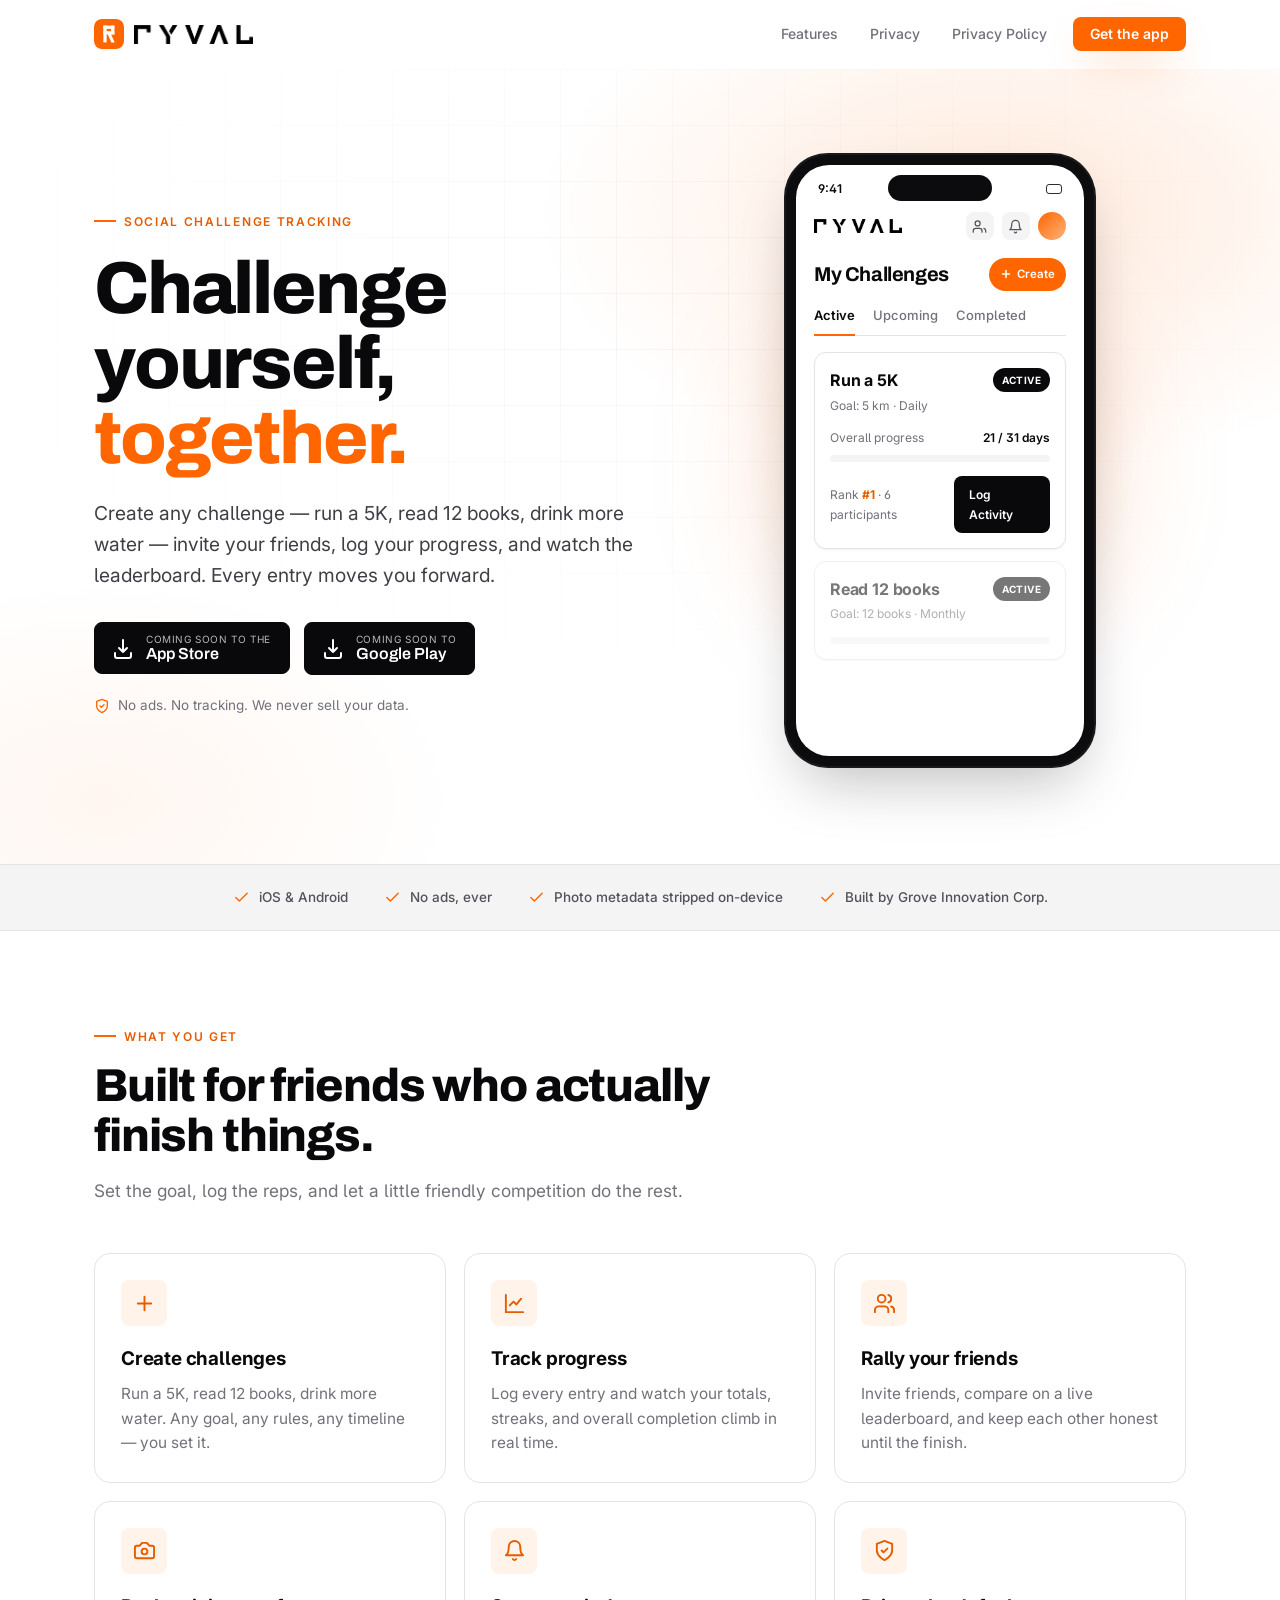
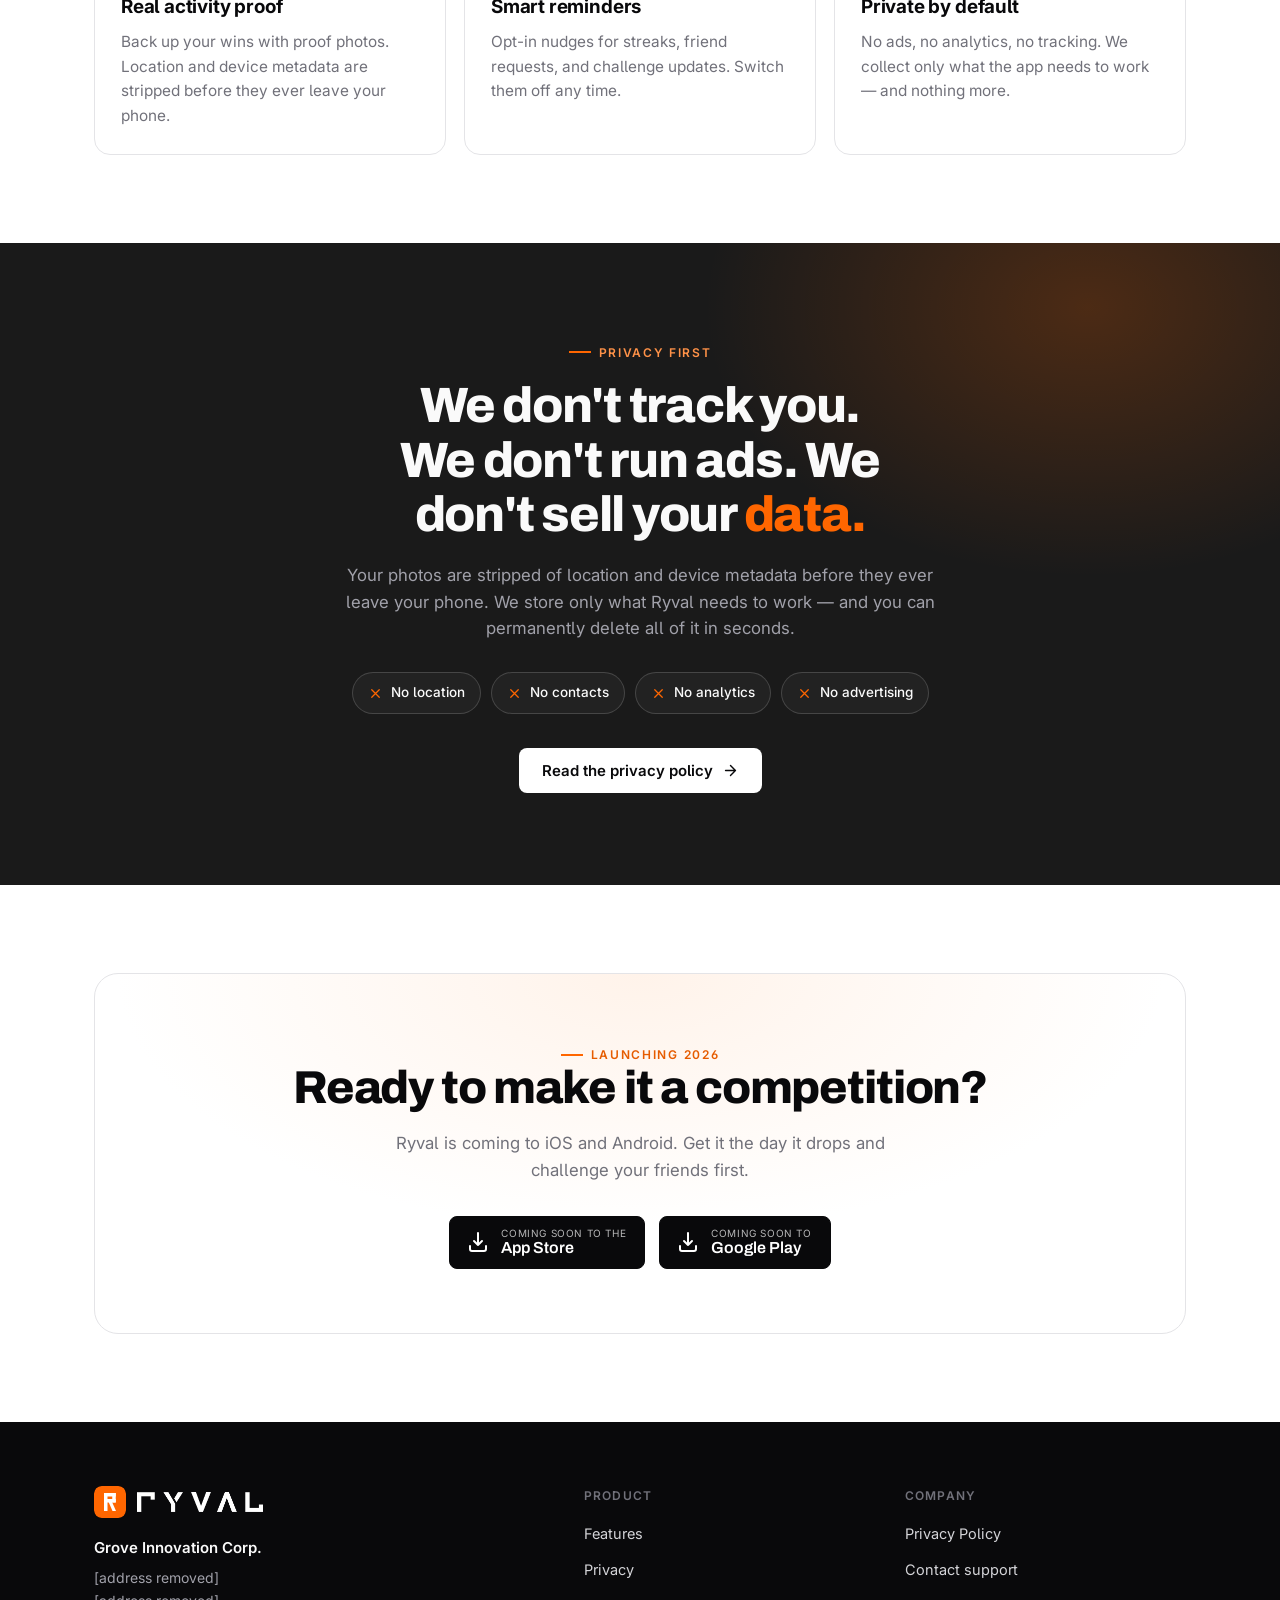
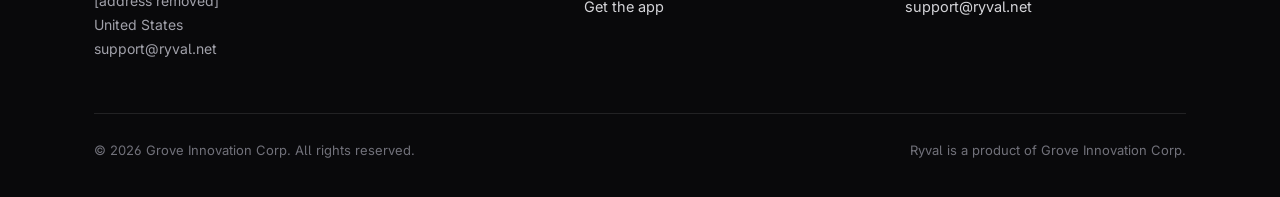
==== index.html @ f1c5296e "Build Ryval landing page and privacy policy for App Store verification Replace the placeholder hello" ====
<!DOCTYPE html>
<html lang="en">
<head>
  <meta charset="UTF-8" />
  <meta name="viewport" content="width=device-width, initial-scale=1.0" />
  <title>Ryval — Challenge yourself, together</title>
  <meta name="description" content="Ryval is a social challenge tracking app. Create challenges, log your progress, and rally your friends on the leaderboard. No ads. No tracking. Built by Grove Innovation Corp." />

  <link rel="canonical" href="https://ryval.net/" />
  <link rel="icon" href="/assets/favicon.svg" type="image/svg+xml" />
  <link rel="apple-touch-icon" href="/assets/favicon.svg" />
  <meta name="theme-color" content="#ff6600" />

  <!-- Open Graph -->
  <meta property="og:type" content="website" />
  <meta property="og:title" content="Ryval — Challenge yourself, together" />
  <meta property="og:description" content="Create challenges, track your progress, and rally your friends. Ryval turns goals into a game you play together." />
  <meta property="og:url" content="https://ryval.net/" />
  <meta property="og:site_name" content="Ryval" />

  <!-- Fonts -->
  <link rel="preconnect" href="https://fonts.googleapis.com" />
  <link rel="preconnect" href="https://fonts.gstatic.com" crossorigin />
  <link href="https://fonts.googleapis.com/css2?family=Archivo:wght@600;700;800;900&family=Inter:wght@400;500;600;700&display=swap" rel="stylesheet" />

  <link rel="stylesheet" href="/styles.css" />
</head>
<body>

  <!-- ============ Header ============ -->
  <header class="site-header" id="siteHeader">
    <div class="wrap nav">
      <a class="brand" href="/" aria-label="Ryval home">
        <img class="brand__mark" src="/assets/favicon.svg" alt="" width="30" height="30" />
        <img class="brand__wordmark" src="/assets/ryval-wordmark.png" alt="Ryval" />
      </a>
      <nav class="nav__links" aria-label="Primary">
        <a class="nav__link nav__link--hide-sm" href="#features">Features</a>
        <a class="nav__link nav__link--hide-sm" href="#privacy">Privacy</a>
        <a class="nav__link" href="/privacy">Privacy Policy</a>
        <a class="btn btn--primary btn--sm nav__cta" href="#get">Get the app</a>
      </nav>
    </div>
  </header>

  <main>
    <!-- ============ Hero ============ -->
    <section class="hero">
      <div class="hero__bg"></div>
      <div class="hero__grid"></div>
      <div class="wrap">
        <div class="hero__layout">
          <div class="hero__copy">
            <span class="eyebrow reveal" data-d="1">Social challenge tracking</span>
            <h1 class="reveal" data-d="2">Challenge yourself,<br /><span class="accent">together.</span></h1>
            <p class="hero__lead reveal" data-d="3">
              Create any challenge — run a 5K, read 12 books, drink more water — invite your
              friends, log your progress, and watch the leaderboard. Every entry moves you forward.
            </p>
            <div class="hero__actions reveal" data-d="4">
              <span class="store-btn" role="img" aria-label="Coming soon to the App Store">
                <svg viewBox="0 0 24 24" fill="none" stroke="currentColor" stroke-width="2" stroke-linecap="round" stroke-linejoin="round" aria-hidden="true"><path d="M12 3v12m0 0 4-4m-4 4-4-4"/><path d="M4 16v3a2 2 0 0 0 2 2h12a2 2 0 0 0 2-2v-3"/></svg>
                <span class="store-btn__text"><span class="store-btn__top">Coming soon to the</span><span class="store-btn__bottom">App Store</span></span>
              </span>
              <span class="store-btn" role="img" aria-label="Coming soon to Google Play">
                <svg viewBox="0 0 24 24" fill="none" stroke="currentColor" stroke-width="2" stroke-linecap="round" stroke-linejoin="round" aria-hidden="true"><path d="M12 3v12m0 0 4-4m-4 4-4-4"/><path d="M4 16v3a2 2 0 0 0 2 2h12a2 2 0 0 0 2-2v-3"/></svg>
                <span class="store-btn__text"><span class="store-btn__top">Coming soon to</span><span class="store-btn__bottom">Google Play</span></span>
              </span>
            </div>
            <p class="hero__note reveal" data-d="5">
              <svg viewBox="0 0 24 24" fill="none" stroke="currentColor" stroke-width="2" stroke-linecap="round" stroke-linejoin="round" aria-hidden="true"><path d="M12 22s8-4 8-10V5l-8-3-8 3v7c0 6 8 10 8 10z"/><path d="m9 12 2 2 4-4"/></svg>
              No ads. No tracking. We never sell your data.
            </p>
          </div>

          <!-- Phone mockup -->
          <div class="phone-stage reveal" data-d="3" aria-hidden="true">
            <div class="phone">
              <div class="phone__screen">
                <div class="phone__notch"></div>
                <div class="app__status">
                  <span>9:41</span>
                  <span class="app__status-icons"><span></span></span>
                </div>
                <div class="app__bar">
                  <img class="app__logo" src="/assets/ryval-wordmark.png" alt="" style="filter:none;" />
                  <div class="app__icons">
                    <span class="app__icon"><svg viewBox="0 0 24 24" fill="none" stroke="currentColor" stroke-width="2" stroke-linecap="round" stroke-linejoin="round"><path d="M16 21v-2a4 4 0 0 0-4-4H6a4 4 0 0 0-4 4v2"/><circle cx="9" cy="7" r="4"/><path d="M22 21v-2a4 4 0 0 0-3-3.87"/></svg></span>
                    <span class="app__icon"><svg viewBox="0 0 24 24" fill="none" stroke="currentColor" stroke-width="2" stroke-linecap="round" stroke-linejoin="round"><path d="M6 8a6 6 0 0 1 12 0c0 7 3 9 3 9H3s3-2 3-9"/><path d="M10.3 21a1.94 1.94 0 0 0 3.4 0"/></svg></span>
                    <span class="app__avatar"></span>
                  </div>
                </div>
                <div class="app__body">
                  <div class="app__h">
                    <span class="app__title">My Challenges</span>
                    <span class="app__create"><svg viewBox="0 0 24 24" fill="none" stroke="currentColor" stroke-width="3" stroke-linecap="round"><path d="M12 5v14M5 12h14"/></svg>Create</span>
                  </div>
                  <div class="app__tabs">
                    <span class="app__tab app__tab--on">Active</span>
                    <span class="app__tab">Upcoming</span>
                    <span class="app__tab">Completed</span>
                  </div>

                  <div class="ch">
                    <div class="ch__top">
                      <div>
                        <div class="ch__name">Run a 5K</div>
                        <div class="ch__sub">Goal: 5 km · Daily</div>
                      </div>
                      <span class="ch__badge">Active</span>
                    </div>
                    <div class="ch__row"><span class="ch__row-label">Overall progress</span><span class="ch__row-val">21 / 31 days</span></div>
                    <div class="bar"><span class="bar__fill"></span></div>
                    <div class="ch__foot">
                      <span class="ch__rank">Rank <b>#1</b> · 6 participants</span>
                      <span class="ch__log">Log Activity</span>
                    </div>
                  </div>

                  <div class="ch ch--ghost">
                    <div class="ch__top">
                      <div>
                        <div class="ch__name">Read 12 books</div>
                        <div class="ch__sub">Goal: 12 books · Monthly</div>
                      </div>
                      <span class="ch__badge">Active</span>
                    </div>
                    <div class="bar" style="margin-top:13px;"><span class="bar__fill" style="width:42%;"></span></div>
                  </div>
                </div>
              </div>
            </div>
          </div>
        </div>
      </div>
    </section>

    <!-- ============ Trust strip ============ -->
    <div class="trust">
      <div class="wrap trust__inner">
        <span class="trust__item"><svg viewBox="0 0 24 24" fill="none" stroke="currentColor" stroke-width="2" stroke-linecap="round" stroke-linejoin="round"><path d="M20 6 9 17l-5-5"/></svg>iOS &amp; Android</span>
        <span class="trust__item"><svg viewBox="0 0 24 24" fill="none" stroke="currentColor" stroke-width="2" stroke-linecap="round" stroke-linejoin="round"><path d="M20 6 9 17l-5-5"/></svg>No ads, ever</span>
        <span class="trust__item"><svg viewBox="0 0 24 24" fill="none" stroke="currentColor" stroke-width="2" stroke-linecap="round" stroke-linejoin="round"><path d="M20 6 9 17l-5-5"/></svg>Photo metadata stripped on-device</span>
        <span class="trust__item"><svg viewBox="0 0 24 24" fill="none" stroke="currentColor" stroke-width="2" stroke-linecap="round" stroke-linejoin="round"><path d="M20 6 9 17l-5-5"/></svg>Built by Grove Innovation Corp.</span>
      </div>
    </div>

    <!-- ============ Features ============ -->
    <section class="section" id="features">
      <div class="wrap">
        <div class="section__head">
          <span class="eyebrow">What you get</span>
          <h2>Built for friends who actually finish things.</h2>
          <p class="section__sub">Set the goal, log the reps, and let a little friendly competition do the rest.</p>
        </div>
        <div class="features">
          <article class="feature">
            <div class="feature__icon"><svg viewBox="0 0 24 24" fill="none" stroke="currentColor" stroke-width="2" stroke-linecap="round" stroke-linejoin="round"><path d="M12 5v14M5 12h14"/></svg></div>
            <h3>Create challenges</h3>
            <p>Run a 5K, read 12 books, drink more water. Any goal, any rules, any timeline — you set it.</p>
          </article>
          <article class="feature">
            <div class="feature__icon"><svg viewBox="0 0 24 24" fill="none" stroke="currentColor" stroke-width="2" stroke-linecap="round" stroke-linejoin="round"><path d="M3 3v18h18"/><path d="m7 14 4-4 3 3 5-6"/></svg></div>
            <h3>Track progress</h3>
            <p>Log every entry and watch your totals, streaks, and overall completion climb in real time.</p>
          </article>
          <article class="feature">
            <div class="feature__icon"><svg viewBox="0 0 24 24" fill="none" stroke="currentColor" stroke-width="2" stroke-linecap="round" stroke-linejoin="round"><path d="M16 21v-2a4 4 0 0 0-4-4H6a4 4 0 0 0-4 4v2"/><circle cx="9" cy="7" r="4"/><path d="M22 21v-2a4 4 0 0 0-3-3.87"/><path d="M16 3.13a4 4 0 0 1 0 7.75"/></svg></div>
            <h3>Rally your friends</h3>
            <p>Invite friends, compare on a live leaderboard, and keep each other honest until the finish.</p>
          </article>
          <article class="feature">
            <div class="feature__icon"><svg viewBox="0 0 24 24" fill="none" stroke="currentColor" stroke-width="2" stroke-linecap="round" stroke-linejoin="round"><path d="M14.5 4h-5L7 7H4a2 2 0 0 0-2 2v9a2 2 0 0 0 2 2h16a2 2 0 0 0 2-2V9a2 2 0 0 0-2-2h-3l-2.5-3z"/><circle cx="12" cy="13" r="3"/></svg></div>
            <h3>Real activity proof</h3>
            <p>Back up your wins with proof photos. Location and device metadata are stripped before they ever leave your phone.</p>
          </article>
          <article class="feature">
            <div class="feature__icon"><svg viewBox="0 0 24 24" fill="none" stroke="currentColor" stroke-width="2" stroke-linecap="round" stroke-linejoin="round"><path d="M6 8a6 6 0 0 1 12 0c0 7 3 9 3 9H3s3-2 3-9"/><path d="M10.3 21a1.94 1.94 0 0 0 3.4 0"/></svg></div>
            <h3>Smart reminders</h3>
            <p>Opt-in nudges for streaks, friend requests, and challenge updates. Switch them off any time.</p>
          </article>
          <article class="feature">
            <div class="feature__icon"><svg viewBox="0 0 24 24" fill="none" stroke="currentColor" stroke-width="2" stroke-linecap="round" stroke-linejoin="round"><path d="M12 22s8-4 8-10V5l-8-3-8 3v7c0 6 8 10 8 10z"/><path d="m9 12 2 2 4-4"/></svg></div>
            <h3>Private by default</h3>
            <p>No ads, no analytics, no tracking. We collect only what the app needs to work — and nothing more.</p>
          </article>
        </div>
      </div>
    </section>

    <!-- ============ Privacy band ============ -->
    <section class="privacy-band" id="privacy">
      <div class="wrap privacy-band__inner">
        <span class="eyebrow">Privacy first</span>
        <h2>We don't track you. We don't run ads. We don't sell your <span class="accent">data.</span></h2>
        <p>
          Your photos are stripped of location and device metadata before they ever leave your phone.
          We store only what Ryval needs to work — and you can permanently delete all of it in seconds.
        </p>
        <div class="privacy-chips">
          <span class="chip"><svg viewBox="0 0 24 24" fill="none" stroke="currentColor" stroke-width="2" stroke-linecap="round" stroke-linejoin="round"><path d="M18 6 6 18M6 6l12 12"/></svg>No location</span>
          <span class="chip"><svg viewBox="0 0 24 24" fill="none" stroke="currentColor" stroke-width="2" stroke-linecap="round" stroke-linejoin="round"><path d="M18 6 6 18M6 6l12 12"/></svg>No contacts</span>
          <span class="chip"><svg viewBox="0 0 24 24" fill="none" stroke="currentColor" stroke-width="2" stroke-linecap="round" stroke-linejoin="round"><path d="M18 6 6 18M6 6l12 12"/></svg>No analytics</span>
          <span class="chip"><svg viewBox="0 0 24 24" fill="none" stroke="currentColor" stroke-width="2" stroke-linecap="round" stroke-linejoin="round"><path d="M18 6 6 18M6 6l12 12"/></svg>No advertising</span>
        </div>
        <a class="btn btn--light" href="/privacy">
          Read the privacy policy
          <svg viewBox="0 0 24 24" fill="none" stroke="currentColor" stroke-width="2" stroke-linecap="round" stroke-linejoin="round" aria-hidden="true"><path d="M5 12h14M12 5l7 7-7 7"/></svg>
        </a>
      </div>
    </section>

    <!-- ============ Final CTA ============ -->
    <section class="section cta" id="get">
      <div class="wrap">
        <div class="cta__box">
          <span class="eyebrow" style="justify-content:center;">Launching 2026</span>
          <h2>Ready to make it a competition?</h2>
          <p>Ryval is coming to iOS and Android. Get it the day it drops and challenge your friends first.</p>
          <div class="cta__actions">
            <span class="store-btn" role="img" aria-label="Coming soon to the App Store">
              <svg viewBox="0 0 24 24" fill="none" stroke="currentColor" stroke-width="2" stroke-linecap="round" stroke-linejoin="round" aria-hidden="true"><path d="M12 3v12m0 0 4-4m-4 4-4-4"/><path d="M4 16v3a2 2 0 0 0 2 2h12a2 2 0 0 0 2-2v-3"/></svg>
              <span class="store-btn__text"><span class="store-btn__top">Coming soon to the</span><span class="store-btn__bottom">App Store</span></span>
            </span>
            <span class="store-btn" role="img" aria-label="Coming soon to Google Play">
              <svg viewBox="0 0 24 24" fill="none" stroke="currentColor" stroke-width="2" stroke-linecap="round" stroke-linejoin="round" aria-hidden="true"><path d="M12 3v12m0 0 4-4m-4 4-4-4"/><path d="M4 16v3a2 2 0 0 0 2 2h12a2 2 0 0 0 2-2v-3"/></svg>
              <span class="store-btn__text"><span class="store-btn__top">Coming soon to</span><span class="store-btn__bottom">Google Play</span></span>
            </span>
          </div>
        </div>
      </div>
    </section>
  </main>

  <!-- ============ Footer ============ -->
  <footer class="site-footer">
    <div class="wrap">
      <div class="footer__grid">
        <div class="footer__brand">
          <div class="footer__brand-mark">
            <img class="brand__mark" src="/assets/favicon.svg" alt="" width="32" height="32" />
            <img class="footer__wordmark" src="/assets/ryval-wordmark.png" alt="Ryval" />
          </div>
          <div class="footer__entity">Grove Innovation Corp.</div>
          <address class="footer__addr">
            [address removed]<br />
            [address removed]<br />
            United States<br />
            <a href="mailto:support@ryval.net">support@ryval.net</a>
          </address>
        </div>

        <div class="footer__col">
          <h4>Product</h4>
          <ul>
            <li><a href="/#features">Features</a></li>
            <li><a href="/#privacy">Privacy</a></li>
            <li><a href="/#get">Get the app</a></li>
          </ul>
        </div>

        <div class="footer__col">
          <h4>Company</h4>
          <ul>
            <li><a href="/privacy">Privacy Policy</a></li>
            <li><a href="mailto:support@ryval.net">Contact support</a></li>
            <li><a href="mailto:support@ryval.net">support@ryval.net</a></li>
          </ul>
        </div>
      </div>

      <div class="footer__bottom">
        <span>© 2026 Grove Innovation Corp. All rights reserved.</span>
        <span>Ryval is a product of Grove Innovation Corp.</span>
      </div>
    </div>
  </footer>

  <script>
    // Header border on scroll
    (function () {
      var header = document.getElementById('siteHeader');
      if (!header) return;
      var onScroll = function () {
        header.setAttribute('data-scrolled', window.scrollY > 8 ? 'true' : 'false');
      };
      onScroll();
      window.addEventListener('scroll', onScroll, { passive: true });
    })();
  </script>
</body>
</html>
---- styles.css ----
/* ============================================================
   Ryval — Grove Innovation Corp.
   Landing + Privacy styles. Light theme per brand-kit.md.
   ============================================================ */

/* ---- Design tokens ---- */
:root {
  --orange: #ff6600;
  --orange-600: #e65c00;
  --orange-tint: #fff3ea;

  --bg: #ffffff;
  --ink: #09090b;
  --muted: #f4f4f5;
  --muted-fg: #71717a;
  --border: #e4e4e7;
  --splash: #1a1a1a;

  --radius-sm: 4px;
  --radius-md: 8px;
  --radius-lg: 12px;
  --radius-xl: 16px;
  --radius-2xl: 24px;
  --radius-full: 9999px;

  --font-body: "Inter", ui-sans-serif, system-ui, -apple-system, "Segoe UI", Helvetica, Arial, sans-serif;
  --font-display: "Archivo", "Inter", ui-sans-serif, system-ui, -apple-system, sans-serif;

  --shadow-sm: 0 1px 2px rgba(9, 9, 11, 0.06);
  --shadow-md: 0 8px 24px -6px rgba(9, 9, 11, 0.12);
  --shadow-lg: 0 28px 60px -18px rgba(9, 9, 11, 0.28);
  --shadow-orange: 0 18px 40px -12px rgba(255, 102, 0, 0.45);

  --maxw: 1140px;
  --ease: cubic-bezier(0.22, 1, 0.36, 1);
}

/* ---- Reset ---- */
*, *::before, *::after { box-sizing: border-box; margin: 0; padding: 0; }

html { scroll-behavior: smooth; -webkit-text-size-adjust: 100%; }

body {
  font-family: var(--font-body);
  background: var(--bg);
  color: var(--ink);
  font-size: 16px;
  line-height: 1.6;
  font-feature-settings: "cv05" 1, "ss01" 1;
  -webkit-font-smoothing: antialiased;
  -moz-osx-font-smoothing: grayscale;
  overflow-x: hidden;
}

img { max-width: 100%; display: block; }
a { color: inherit; text-decoration: none; }

:focus-visible {
  outline: 3px solid var(--orange);
  outline-offset: 2px;
  border-radius: var(--radius-sm);
}

::selection { background: var(--orange); color: #fff; }

/* ---- Layout helpers ---- */
.wrap { width: 100%; max-width: var(--maxw); margin-inline: auto; padding-inline: 24px; }

.eyebrow {
  display: inline-flex;
  align-items: center;
  gap: 8px;
  font-size: 12px;
  font-weight: 600;
  letter-spacing: 0.14em;
  text-transform: uppercase;
  color: var(--orange-600);
}
.eyebrow::before {
  content: "";
  width: 22px;
  height: 2px;
  background: var(--orange);
  display: inline-block;
}

/* ============================================================
   Header
   ============================================================ */
.site-header {
  position: sticky;
  top: 0;
  z-index: 50;
  background: rgba(255, 255, 255, 0.78);
  backdrop-filter: saturate(180%) blur(14px);
  -webkit-backdrop-filter: saturate(180%) blur(14px);
  border-bottom: 1px solid transparent;
  transition: border-color 0.3s var(--ease), background 0.3s var(--ease);
}
.site-header[data-scrolled="true"] {
  border-bottom-color: var(--border);
  background: rgba(255, 255, 255, 0.92);
}
.nav {
  display: flex;
  align-items: center;
  justify-content: space-between;
  height: 68px;
}
.brand {
  display: inline-flex;
  align-items: center;
  gap: 10px;
}
.brand__mark { width: 30px; height: 30px; border-radius: 8px; box-shadow: var(--shadow-sm); }
.brand__wordmark { height: 19px; width: auto; }
.brand__name-sr { position: absolute; width: 1px; height: 1px; overflow: hidden; clip: rect(0 0 0 0); }

.nav__links { display: flex; align-items: center; gap: 8px; }
.nav__link {
  font-size: 14px;
  font-weight: 500;
  color: var(--muted-fg);
  padding: 8px 12px;
  border-radius: var(--radius-md);
  white-space: nowrap;
  transition: color 0.2s, background 0.2s;
}
.nav__link:hover { color: var(--ink); background: var(--muted); }
.nav__cta { margin-left: 6px; }
/* On phones, collapse to logo + primary CTA. Privacy stays linked
   from the mid-page band and the footer. */
@media (max-width: 720px) {
  .nav__link { display: none; }
}

/* ============================================================
   Buttons
   ============================================================ */
.btn {
  display: inline-flex;
  align-items: center;
  justify-content: center;
  gap: 9px;
  font-family: var(--font-body);
  font-size: 15px;
  font-weight: 600;
  line-height: 1;
  padding: 13px 22px;
  border-radius: var(--radius-md);
  border: 1px solid transparent;
  cursor: pointer;
  transition: transform 0.18s var(--ease), box-shadow 0.25s var(--ease),
              background 0.2s, color 0.2s, border-color 0.2s;
  white-space: nowrap;
}
.btn:active { transform: translateY(1px); }

.btn--primary { background: var(--orange); color: #fff; box-shadow: var(--shadow-orange); }
.btn--primary:hover { background: var(--orange-600); transform: translateY(-2px); box-shadow: 0 22px 46px -12px rgba(255, 102, 0, 0.55); }

.btn--ghost { background: transparent; color: var(--ink); border-color: var(--border); }
.btn--ghost:hover { border-color: var(--ink); transform: translateY(-2px); }

.btn--light { background: #fff; color: var(--ink); }
.btn--light:hover { transform: translateY(-2px); box-shadow: var(--shadow-md); }

.btn--sm { padding: 9px 16px; font-size: 14px; }
.btn svg { width: 17px; height: 17px; }

/* App-store style "coming soon" pill */
.store-btn {
  display: inline-flex;
  align-items: center;
  gap: 11px;
  padding: 11px 18px 11px 16px;
  border-radius: var(--radius-md);
  background: var(--ink);
  color: #fff;
  border: 1px solid var(--ink);
  cursor: default;
  transition: transform 0.18s var(--ease), box-shadow 0.25s var(--ease);
}
.store-btn:hover { transform: translateY(-2px); box-shadow: var(--shadow-md); }
.store-btn svg { width: 24px; height: 24px; flex: none; }
.store-btn__text { display: flex; flex-direction: column; line-height: 1.1; text-align: left; }
.store-btn__top { font-size: 10px; letter-spacing: 0.06em; text-transform: uppercase; opacity: 0.7; }
.store-btn__bottom { font-size: 16px; font-weight: 600; font-family: var(--font-display); }

/* ============================================================
   Hero
   ============================================================ */
.hero { position: relative; padding: 84px 0 96px; overflow: hidden; }
.hero__bg {
  position: absolute;
  inset: 0;
  z-index: 0;
  pointer-events: none;
  background:
    radial-gradient(60% 55% at 78% 18%, rgba(255, 102, 0, 0.14), transparent 60%),
    radial-gradient(50% 50% at 8% 92%, rgba(255, 102, 0, 0.06), transparent 55%);
}
.hero__grid {
  position: absolute;
  inset: 0;
  z-index: 0;
  pointer-events: none;
  background-image:
    linear-gradient(to right, rgba(9, 9, 11, 0.04) 1px, transparent 1px),
    linear-gradient(to bottom, rgba(9, 9, 11, 0.04) 1px, transparent 1px);
  background-size: 56px 56px;
  mask-image: radial-gradient(70% 60% at 50% 30%, #000 0%, transparent 75%);
  -webkit-mask-image: radial-gradient(70% 60% at 50% 30%, #000 0%, transparent 75%);
}
.hero .wrap { position: relative; z-index: 1; }
.hero__layout {
  display: grid;
  grid-template-columns: 1.05fr 0.95fr;
  gap: 56px;
  align-items: center;
}
.hero__copy { max-width: 560px; }
.hero h1 {
  font-family: var(--font-display);
  font-weight: 800;
  font-size: clamp(2.6rem, 6.2vw, 4.6rem);
  line-height: 1.02;
  letter-spacing: -0.03em;
  margin: 20px 0 0;
}
.hero h1 .accent { color: var(--orange); }
.hero__lead {
  font-size: clamp(1.05rem, 1.6vw, 1.2rem);
  color: #3f3f46;
  margin-top: 22px;
  max-width: 50ch;
}
.hero__actions { display: flex; flex-wrap: wrap; gap: 14px; margin-top: 32px; }
.hero__note { display: flex; align-items: center; gap: 8px; margin-top: 20px; font-size: 13.5px; color: var(--muted-fg); }
.hero__note svg { width: 16px; height: 16px; color: var(--orange); flex: none; }

/* ---- Animated reveal ---- */
.reveal { opacity: 0; transform: translateY(16px); animation: reveal 0.8s var(--ease) forwards; }
.reveal[data-d="1"] { animation-delay: 0.05s; }
.reveal[data-d="2"] { animation-delay: 0.15s; }
.reveal[data-d="3"] { animation-delay: 0.25s; }
.reveal[data-d="4"] { animation-delay: 0.35s; }
.reveal[data-d="5"] { animation-delay: 0.45s; }
@keyframes reveal { to { opacity: 1; transform: none; } }

/* ============================================================
   Phone mockup (hand-built app UI)
   ============================================================ */
.phone-stage { position: relative; display: flex; justify-content: center; }
.phone-stage::before {
  content: "";
  position: absolute;
  width: 86%;
  height: 86%;
  top: 7%;
  left: 7%;
  background: radial-gradient(circle, rgba(255, 102, 0, 0.32), transparent 70%);
  filter: blur(46px);
  z-index: 0;
}
.phone {
  position: relative;
  z-index: 1;
  width: 312px;
  max-width: 84vw;
  background: #0c0c0e;
  border-radius: 44px;
  padding: 12px;
  box-shadow: var(--shadow-lg), inset 0 0 0 2px rgba(255, 255, 255, 0.06);
  animation: float 7s ease-in-out infinite;
}
@keyframes float { 0%, 100% { transform: translateY(0); } 50% { transform: translateY(-12px); } }

.phone__screen {
  position: relative;
  background: #fff;
  border-radius: 33px;
  overflow: hidden;
  aspect-ratio: 312 / 640;
}
.phone__notch {
  position: absolute;
  top: 10px; left: 50%; transform: translateX(-50%);
  width: 104px; height: 26px;
  background: #0c0c0e;
  border-radius: var(--radius-full);
  z-index: 5;
}

/* app status bar */
.app__status {
  display: flex; align-items: center; justify-content: space-between;
  padding: 14px 22px 6px;
  font-size: 12px; font-weight: 600;
}
.app__status-icons { display: flex; gap: 5px; align-items: center; color: var(--ink); }
.app__status-icons span { width: 16px; height: 10px; border: 1.5px solid var(--ink); border-radius: 3px; opacity: 0.85; }

/* app top bar */
.app__bar {
  display: flex; align-items: center; justify-content: space-between;
  padding: 8px 18px 14px;
}
.app__logo { height: 14px; width: auto; }
.app__icons { display: flex; gap: 8px; }
.app__icon {
  width: 28px; height: 28px; border-radius: 8px;
  background: var(--muted);
  display: grid; place-items: center;
  color: #52525b;
}
.app__icon svg { width: 15px; height: 15px; }
.app__avatar { width: 28px; height: 28px; border-radius: var(--radius-full); background: linear-gradient(135deg, var(--orange), #ffb27a); }

.app__body { padding: 4px 18px 0; }
.app__h {
  display: flex; align-items: center; justify-content: space-between;
  margin-bottom: 14px;
}
.app__title { font-family: var(--font-display); font-weight: 700; font-size: 20px; letter-spacing: -0.02em; }
.app__create {
  display: inline-flex; align-items: center; gap: 5px;
  background: var(--orange); color: #fff;
  font-size: 11.5px; font-weight: 600;
  padding: 7px 11px; border-radius: var(--radius-full);
}
.app__create svg { width: 12px; height: 12px; }

.app__tabs { display: flex; gap: 18px; border-bottom: 1px solid var(--border); margin-bottom: 16px; }
.app__tab { font-size: 13px; font-weight: 500; color: var(--muted-fg); padding-bottom: 9px; }
.app__tab--on { color: var(--ink); font-weight: 600; border-bottom: 2px solid var(--orange); margin-bottom: -1px; }

/* challenge card */
.ch {
  border: 1px solid var(--border);
  border-radius: var(--radius-lg);
  padding: 15px;
  box-shadow: var(--shadow-sm);
  margin-bottom: 12px;
}
.ch__top { display: flex; align-items: flex-start; justify-content: space-between; gap: 8px; }
.ch__name { font-size: 16px; font-weight: 700; letter-spacing: -0.01em; }
.ch__sub { font-size: 12px; color: var(--muted-fg); margin-top: 2px; }
.ch__badge {
  font-size: 10px; font-weight: 700; letter-spacing: 0.04em; text-transform: uppercase;
  color: #fff; background: var(--ink);
  padding: 4px 9px; border-radius: var(--radius-full); flex: none;
}
.ch__row { display: flex; align-items: center; justify-content: space-between; font-size: 12px; margin-top: 13px; }
.ch__row-label { color: var(--muted-fg); }
.ch__row-val { font-weight: 600; }
.bar { height: 7px; background: var(--muted); border-radius: var(--radius-full); margin-top: 8px; overflow: hidden; }
.bar__fill { height: 100%; width: 68%; background: linear-gradient(90deg, var(--orange), #ff9248); border-radius: inherit; }
.ch__foot { display: flex; align-items: center; justify-content: space-between; margin-top: 14px; }
.ch__rank { font-size: 12px; color: var(--muted-fg); }
.ch__rank b { color: var(--orange-600); }
.ch__log {
  background: var(--ink); color: #fff;
  font-size: 12px; font-weight: 600;
  padding: 9px 15px; border-radius: var(--radius-md);
}
.ch--ghost { opacity: 0.55; }

/* ============================================================
   Logo strip / trust
   ============================================================ */
.trust { border-top: 1px solid var(--border); border-bottom: 1px solid var(--border); background: var(--muted); }
.trust__inner { display: flex; flex-wrap: wrap; align-items: center; justify-content: center; gap: 14px 36px; padding: 22px 0; }
.trust__item { display: inline-flex; align-items: center; gap: 9px; font-size: 13.5px; font-weight: 500; color: #52525b; }
.trust__item svg { width: 17px; height: 17px; color: var(--orange); }

/* ============================================================
   Section scaffolding
   ============================================================ */
.section { padding: 88px 0; }
.section__head { max-width: 640px; margin-bottom: 48px; }
.section__head--center { margin-inline: auto; text-align: center; }
.section h2 {
  font-family: var(--font-display);
  font-weight: 800;
  font-size: clamp(2rem, 3.6vw, 2.9rem);
  line-height: 1.08;
  letter-spacing: -0.025em;
  margin-top: 16px;
}
.section__sub { font-size: 1.08rem; color: var(--muted-fg); margin-top: 16px; }

/* ---- Features grid ---- */
.features { display: grid; grid-template-columns: repeat(3, 1fr); gap: 18px; }
.feature {
  position: relative;
  border: 1px solid var(--border);
  border-radius: var(--radius-xl);
  padding: 26px;
  background: var(--bg);
  transition: transform 0.3s var(--ease), box-shadow 0.3s var(--ease), border-color 0.3s var(--ease);
  overflow: hidden;
}
.feature::after {
  content: "";
  position: absolute; inset: 0;
  background: radial-gradient(120% 80% at 100% 0%, rgba(255, 102, 0, 0.06), transparent 50%);
  opacity: 0; transition: opacity 0.3s var(--ease);
}
.feature:hover { transform: translateY(-5px); box-shadow: var(--shadow-md); border-color: #d4d4d8; }
.feature:hover::after { opacity: 1; }
.feature__icon {
  width: 46px; height: 46px;
  border-radius: var(--radius-md);
  background: var(--orange-tint);
  color: var(--orange-600);
  display: grid; place-items: center;
  margin-bottom: 18px;
}
.feature__icon svg { width: 23px; height: 23px; }
.feature h3 { font-size: 1.18rem; font-weight: 700; letter-spacing: -0.01em; }
.feature p { color: var(--muted-fg); font-size: 0.96rem; margin-top: 8px; }
.feature--wide { grid-column: span 1; }
@media (min-width: 861px) {
  .features { grid-auto-flow: row; }
}

/* ============================================================
   Privacy callout (dark)
   ============================================================ */
.privacy-band {
  position: relative;
  background: var(--splash);
  color: #fafafa;
  overflow: hidden;
}
.privacy-band::before {
  content: "";
  position: absolute; inset: 0;
  background: radial-gradient(50% 70% at 85% 10%, rgba(255, 102, 0, 0.22), transparent 60%);
}
.privacy-band__inner { position: relative; padding: 92px 0; text-align: center; }
.privacy-band .eyebrow { color: #ff9248; }
.privacy-band h2 {
  font-family: var(--font-display);
  font-weight: 800;
  font-size: clamp(1.9rem, 4vw, 3.1rem);
  line-height: 1.1;
  letter-spacing: -0.025em;
  max-width: 16ch;
  margin: 16px auto 0;
}
.privacy-band h2 .accent { color: var(--orange); }
.privacy-band p { color: #a1a1aa; max-width: 54ch; margin: 20px auto 0; font-size: 1.05rem; }
.privacy-chips { display: flex; flex-wrap: wrap; justify-content: center; gap: 10px; margin-top: 30px; }
.chip {
  display: inline-flex; align-items: center; gap: 8px;
  font-size: 13.5px; font-weight: 500;
  padding: 9px 15px;
  border-radius: var(--radius-full);
  border: 1px solid rgba(255, 255, 255, 0.16);
  background: rgba(255, 255, 255, 0.04);
}
.chip svg { width: 15px; height: 15px; color: var(--orange); }
.privacy-band .btn { margin-top: 34px; }

/* ============================================================
   Final CTA
   ============================================================ */
.cta { text-align: center; }
.cta__box {
  position: relative;
  border-radius: var(--radius-2xl);
  border: 1px solid var(--border);
  background:
    radial-gradient(80% 120% at 50% 0%, var(--orange-tint), transparent 60%),
    var(--bg);
  padding: 64px 32px;
  overflow: hidden;
}
.cta h2 { margin-top: 0; }
.cta p { color: var(--muted-fg); max-width: 46ch; margin: 16px auto 0; font-size: 1.05rem; }
.cta__actions { display: flex; flex-wrap: wrap; gap: 14px; justify-content: center; margin-top: 32px; }

/* ============================================================
   Footer
   ============================================================ */
.site-footer { background: var(--ink); color: #d4d4d8; padding: 64px 0 36px; }
.footer__grid {
  display: grid;
  grid-template-columns: 1.6fr 1fr 1fr;
  gap: 40px;
}
.footer__brand-mark { display: inline-flex; align-items: center; gap: 11px; margin-bottom: 18px; }
.footer__brand-mark img.brand__mark { width: 32px; height: 32px; }
.footer__wordmark { height: 20px; width: auto; filter: brightness(0) invert(1); }
.footer__entity { font-weight: 600; color: #fafafa; font-size: 15px; }
.footer__addr { font-style: normal; color: #a1a1aa; font-size: 14px; line-height: 1.7; margin-top: 6px; }
.footer__addr a { color: #a1a1aa; transition: color 0.2s; }
.footer__addr a:hover { color: var(--orange); }

.footer__col h4 {
  font-size: 12px; font-weight: 600; letter-spacing: 0.1em; text-transform: uppercase;
  color: #71717a; margin-bottom: 16px;
}
.footer__col ul { list-style: none; display: flex; flex-direction: column; gap: 11px; }
.footer__col a { color: #d4d4d8; font-size: 14.5px; transition: color 0.2s; }
.footer__col a:hover { color: var(--orange); }

.footer__bottom {
  display: flex; flex-wrap: wrap; align-items: center; justify-content: space-between; gap: 12px;
  margin-top: 52px; padding-top: 26px;
  border-top: 1px solid rgba(255, 255, 255, 0.1);
  font-size: 13px; color: #71717a;
}
.footer__bottom a { color: #71717a; }
.footer__bottom a:hover { color: #a1a1aa; }

/* ============================================================
   Legal / privacy page
   ============================================================ */
.legal-hero { background: var(--muted); border-bottom: 1px solid var(--border); padding: 64px 0 56px; }
.legal-hero h1 {
  font-family: var(--font-display);
  font-weight: 800;
  font-size: clamp(2.2rem, 4.5vw, 3.2rem);
  letter-spacing: -0.03em;
  margin-top: 14px;
}
.legal-hero__meta { display: flex; flex-wrap: wrap; gap: 10px 22px; margin-top: 18px; font-size: 14px; color: var(--muted-fg); }
.legal-hero__meta b { color: var(--ink); font-weight: 600; }

.legal { padding: 64px 0 88px; }
.legal__layout { display: grid; grid-template-columns: 240px 1fr; gap: 56px; align-items: start; }
.legal__toc { position: sticky; top: 92px; }
.legal__toc h4 { font-size: 12px; letter-spacing: 0.1em; text-transform: uppercase; color: var(--muted-fg); margin-bottom: 14px; }
.legal__toc ul { list-style: none; display: flex; flex-direction: column; gap: 9px; }
.legal__toc a { font-size: 13.5px; color: #52525b; line-height: 1.4; transition: color 0.2s; }
.legal__toc a:hover { color: var(--orange-600); }

.prose { max-width: 72ch; }
.prose h2 {
  font-family: var(--font-display);
  font-weight: 700;
  font-size: 1.55rem;
  letter-spacing: -0.02em;
  margin: 44px 0 14px;
  scroll-margin-top: 92px;
}
.prose h2:first-child { margin-top: 0; }
.prose h3 { font-size: 1.12rem; font-weight: 600; margin: 26px 0 8px; }
.prose p { color: #3f3f46; margin: 12px 0; }
.prose ul { margin: 12px 0 12px 2px; padding-left: 22px; color: #3f3f46; }
.prose li { margin: 7px 0; }
.prose a { color: var(--orange-600); font-weight: 500; text-decoration: underline; text-underline-offset: 2px; text-decoration-thickness: 1px; }
.prose a:hover { color: var(--orange); }
.prose strong { color: var(--ink); font-weight: 600; }
.prose hr { border: none; border-top: 1px solid var(--border); margin: 40px 0; }
.prose .lead { font-size: 1.12rem; color: var(--ink); }

.back-link { display: inline-flex; align-items: center; gap: 7px; font-size: 14px; font-weight: 500; color: var(--muted-fg); transition: color 0.2s, gap 0.2s; }
.back-link:hover { color: var(--orange-600); gap: 10px; }
.back-link svg { width: 16px; height: 16px; }

/* ============================================================
   Responsive
   ============================================================ */
@media (max-width: 980px) {
  .hero__layout { grid-template-columns: 1fr; gap: 48px; }
  .hero__copy { max-width: 620px; }
  .phone-stage { order: -1; }
  .footer__grid { grid-template-columns: 1fr 1fr; }
  .footer__brand { grid-column: 1 / -1; }
  .legal__layout { grid-template-columns: 1fr; gap: 32px; }
  .legal__toc { position: static; display: none; }
}
@media (max-width: 860px) {
  .features { grid-template-columns: repeat(2, 1fr); }
}
@media (max-width: 600px) {
  .wrap { padding-inline: 20px; }
  .section { padding: 64px 0; }
  .hero { padding: 56px 0 72px; }
  .features { grid-template-columns: 1fr; }
  .footer__grid { grid-template-columns: 1fr; gap: 32px; }
  .privacy-band__inner { padding: 68px 0; }
  .cta__box { padding: 48px 24px; }
}

/* ---- Motion preference ---- */
@media (prefers-reduced-motion: reduce) {
  html { scroll-behavior: auto; }
  .reveal { animation: none; opacity: 1; transform: none; }
  .phone { animation: none; }
  * { transition-duration: 0.01ms !important; }
}
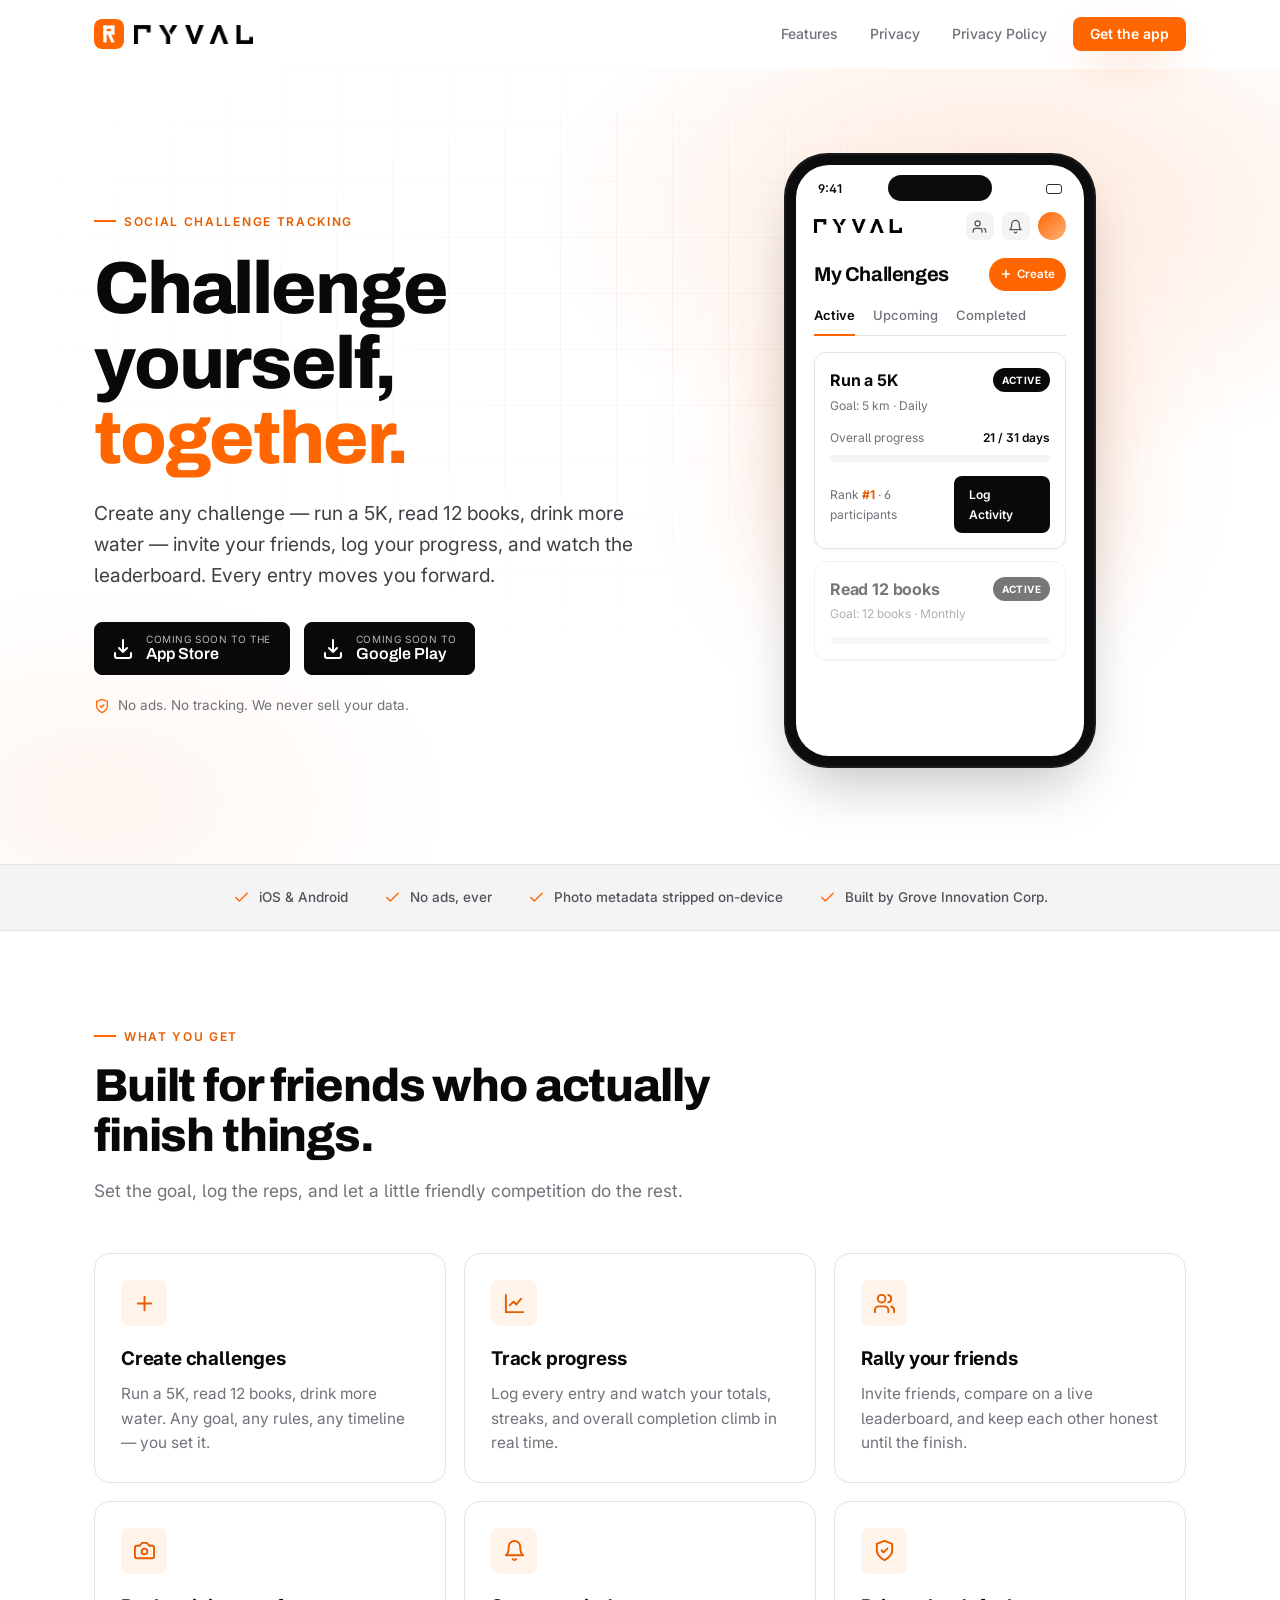
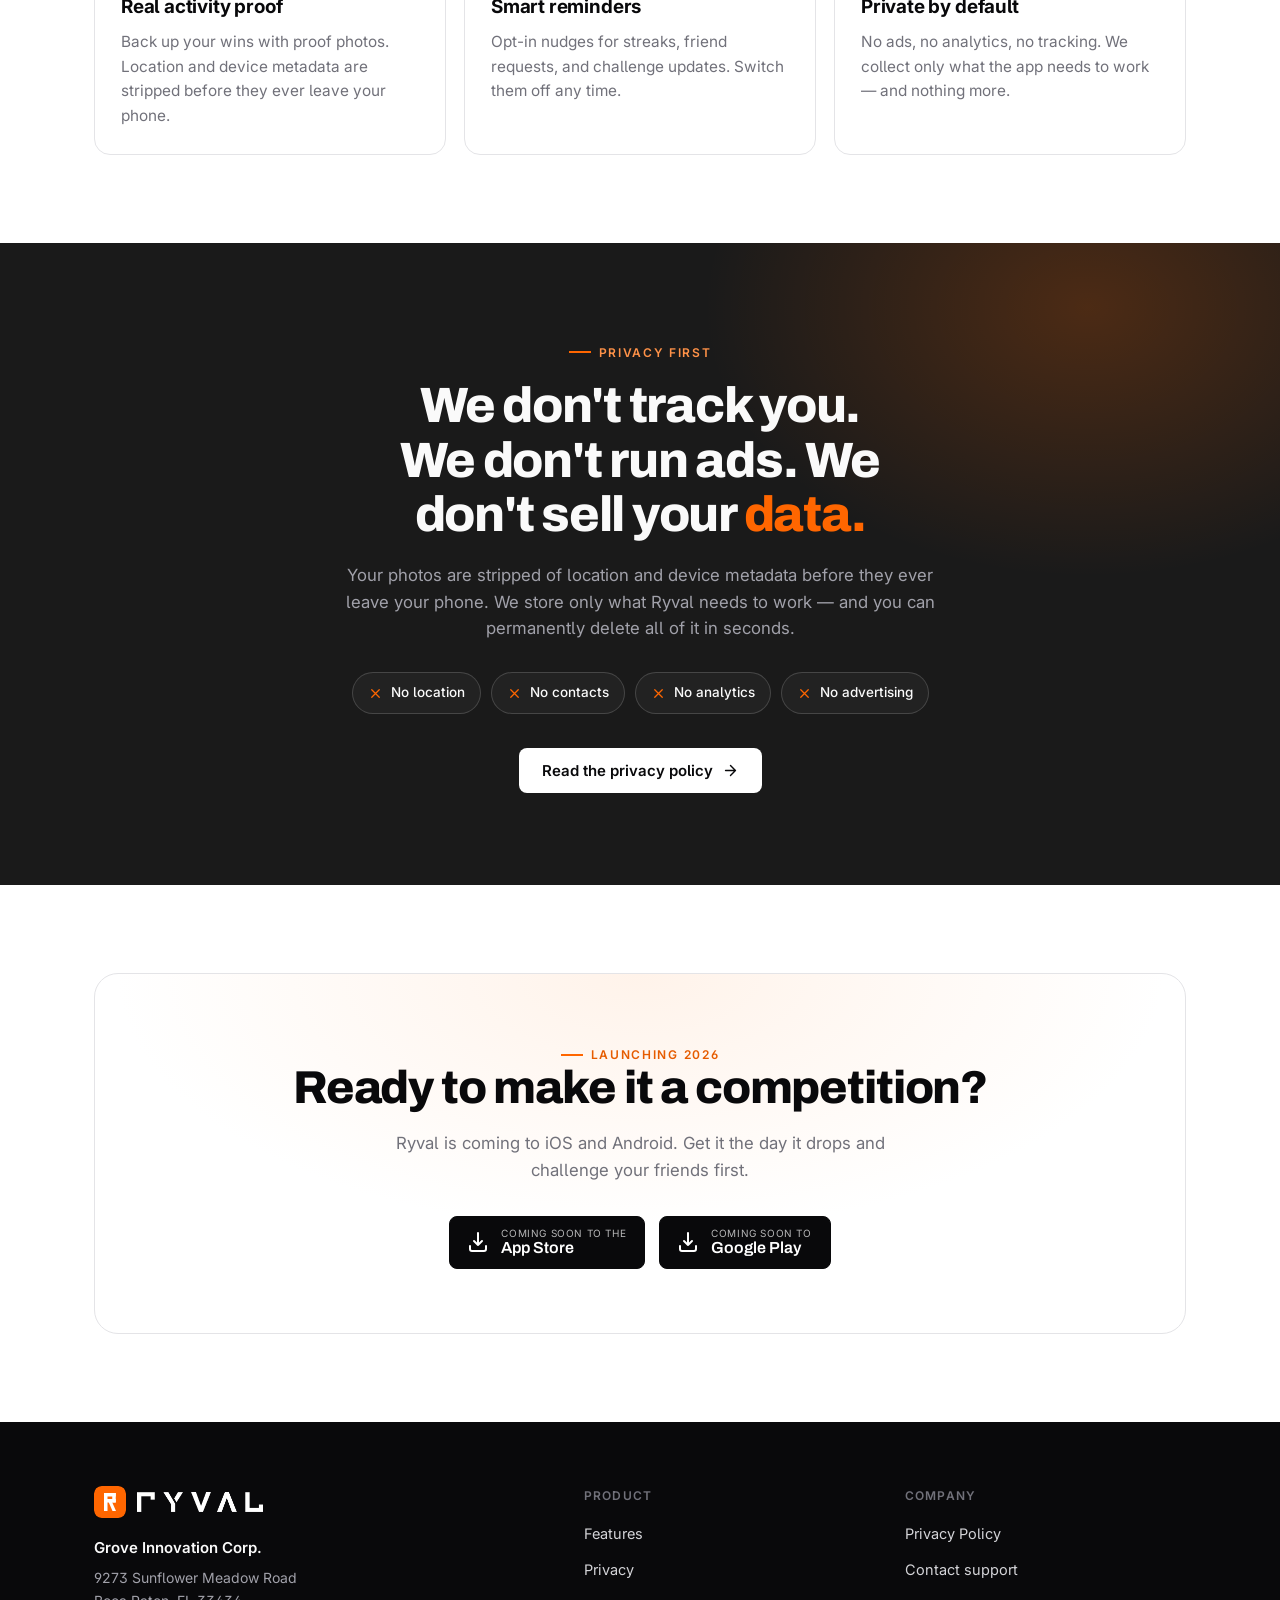
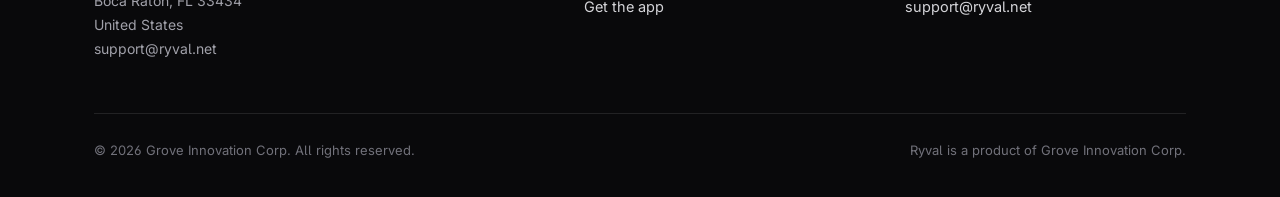
==== commit 80cfdc47: "Build Ryval landing page and privacy policy for App Store verification Replace the placeholder hello" ====
--- a/index.html
+++ b/index.html
@@ -243,8 +243,8 @@
           </div>
           <div class="footer__entity">Grove Innovation Corp.</div>
           <address class="footer__addr">
-            [address removed]<br />
-            [address removed]<br />
+            9273 Sunflower Meadow Road<br />
+            Boca Raton, FL 33434<br />
             United States<br />
             <a href="mailto:support@ryval.net">support@ryval.net</a>
           </address>
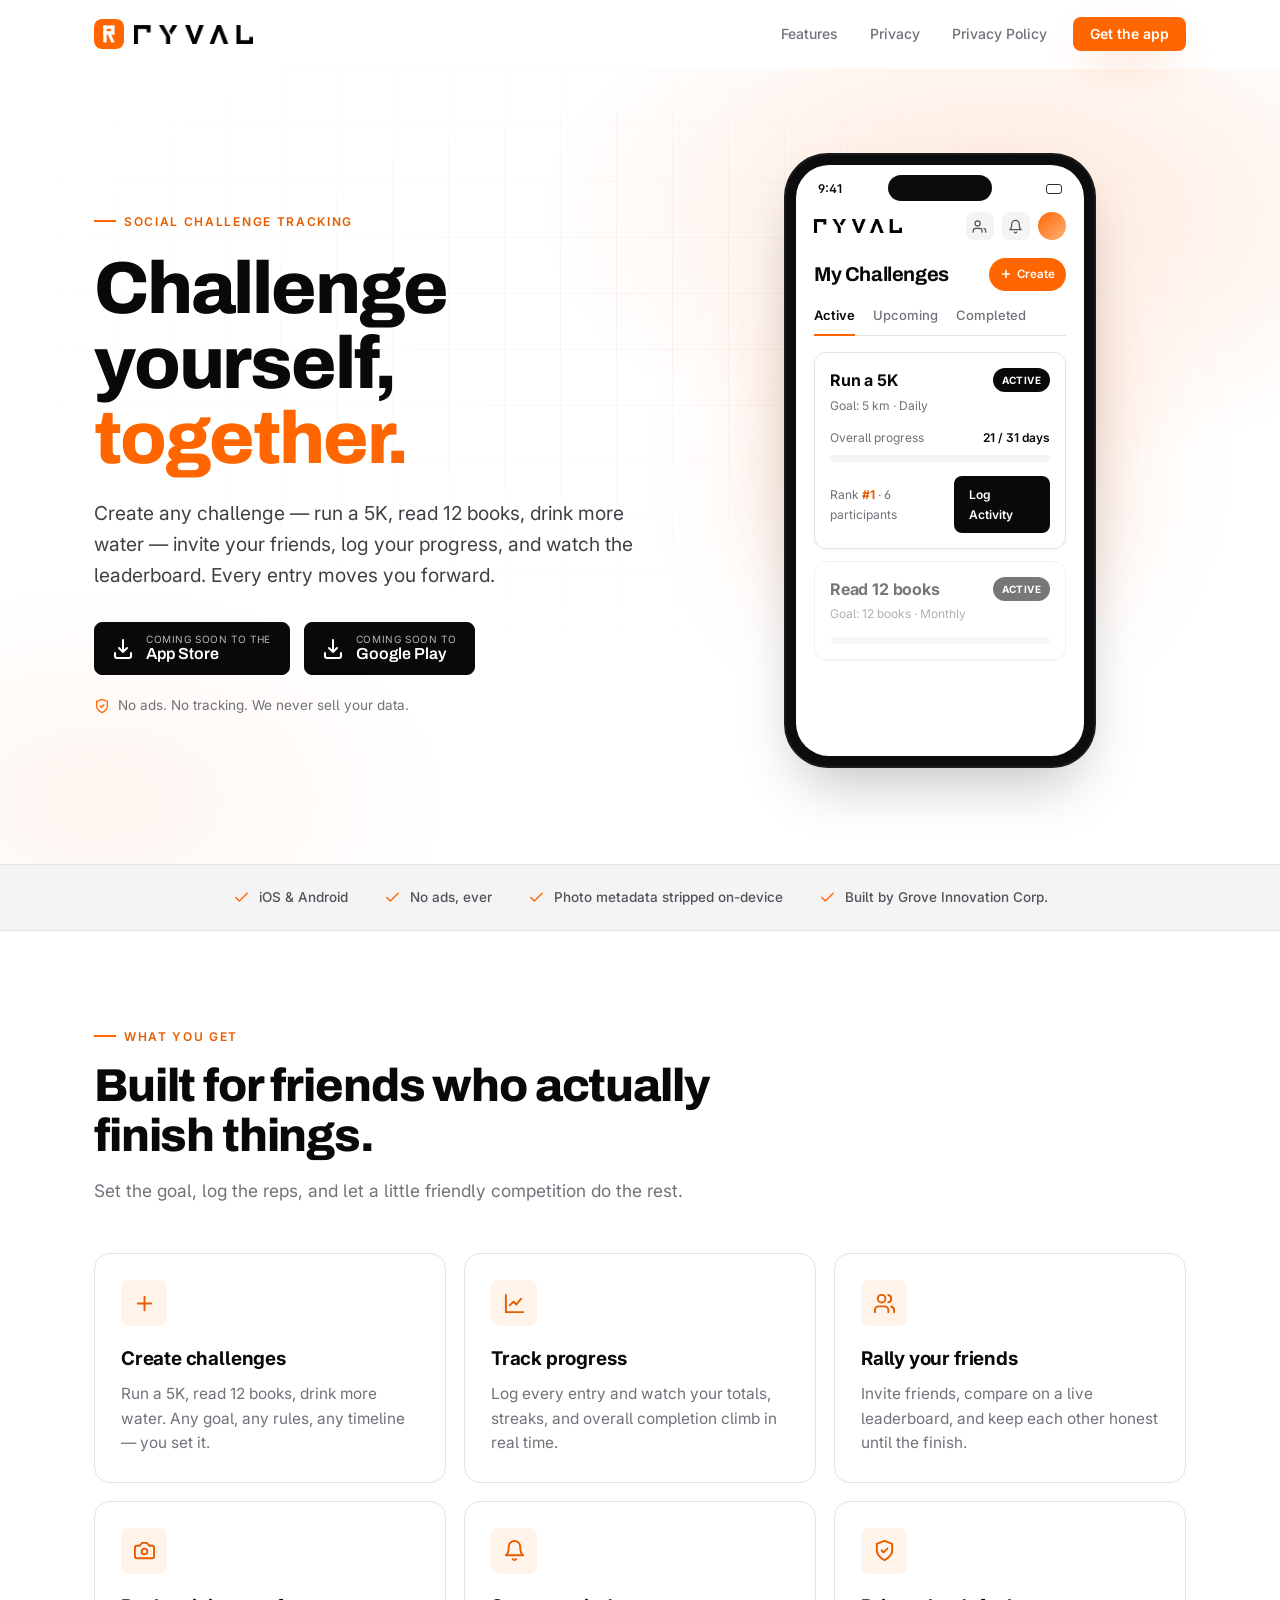
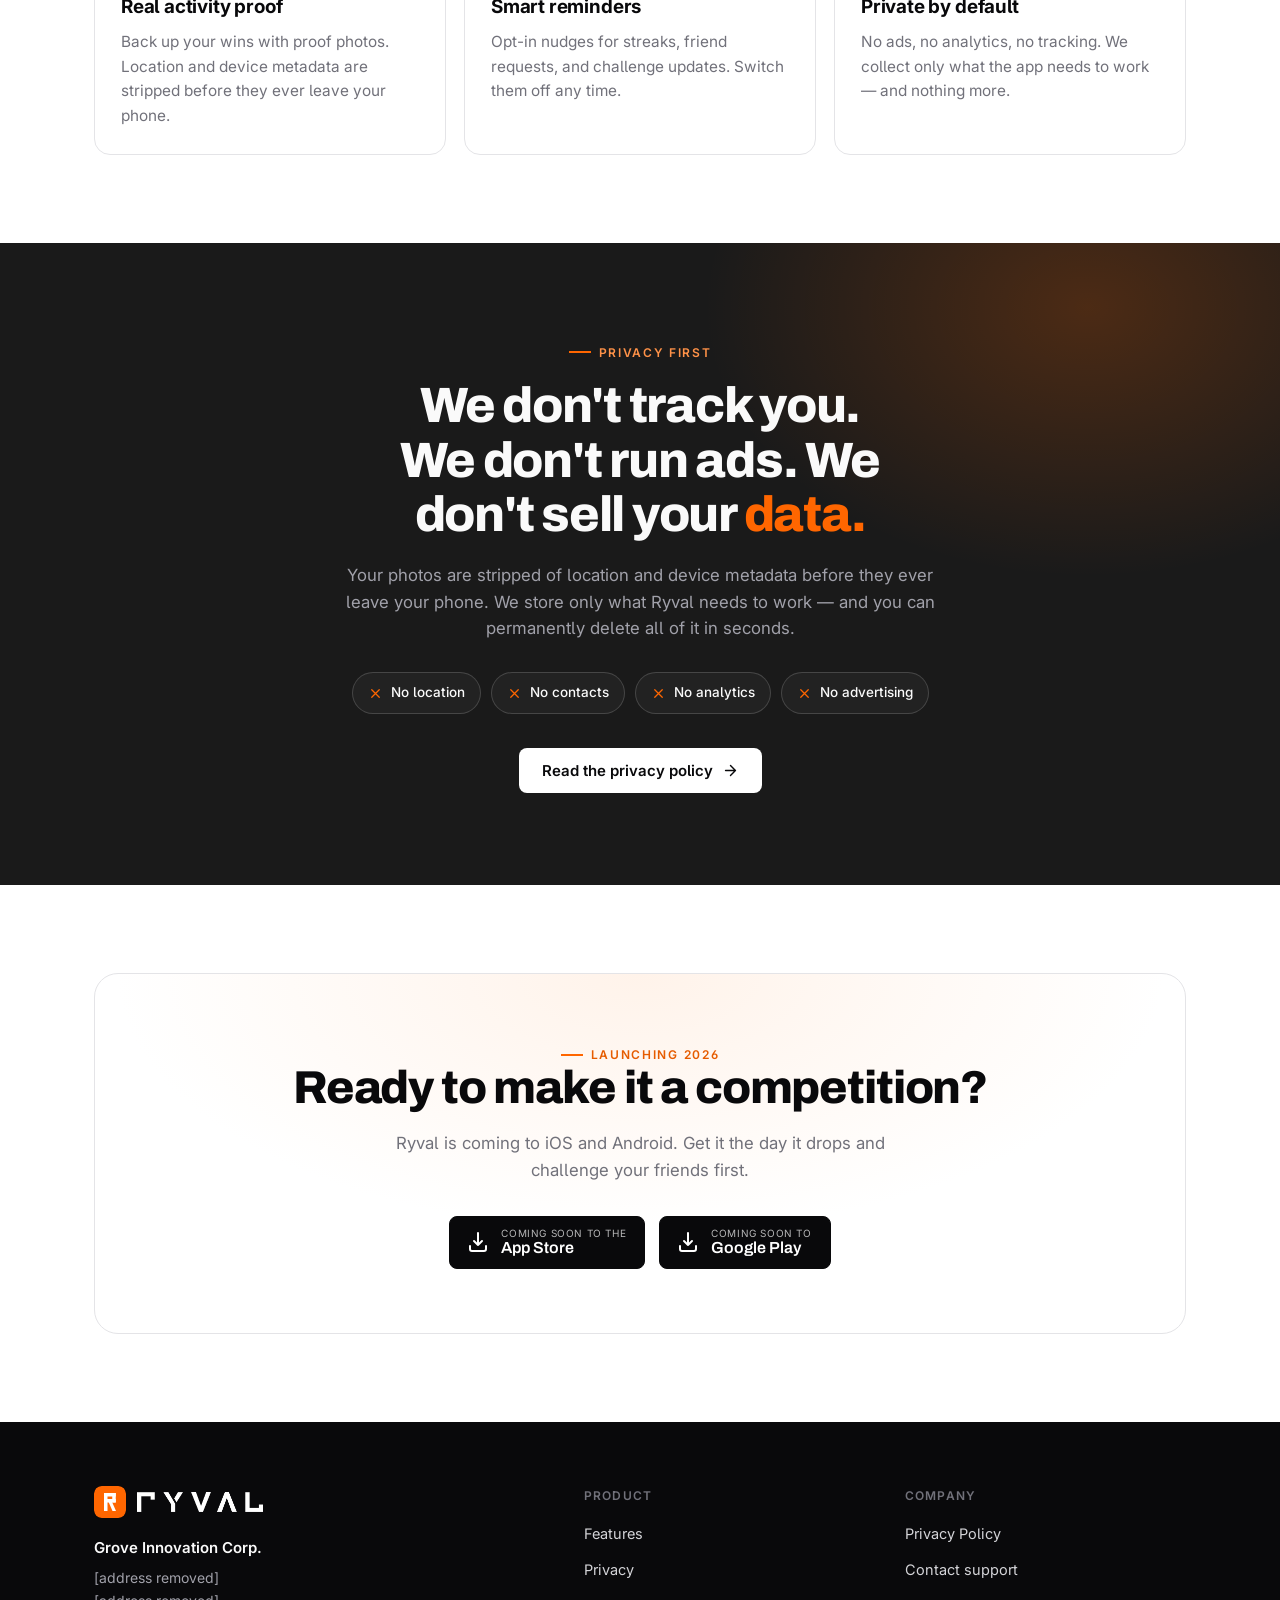
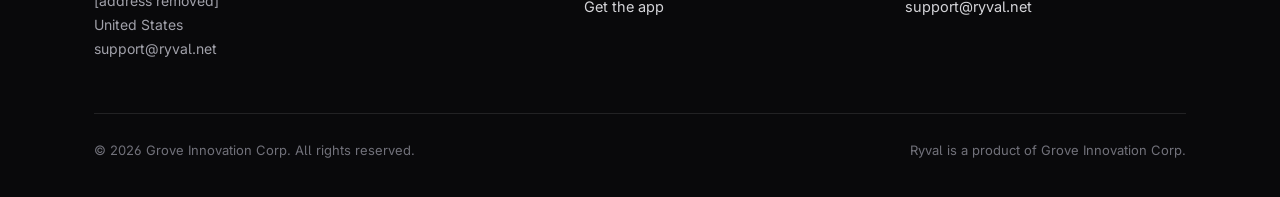
==== commit 066c42a5: "Merge pull request #1 from ryvalapp/feature/build-site Build Ryval landing page + privacy policy for" ====
--- a/index.html
+++ b/index.html
@@ -243,8 +243,8 @@
           </div>
           <div class="footer__entity">Grove Innovation Corp.</div>
           <address class="footer__addr">
-            9273 Sunflower Meadow Road<br />
-            Boca Raton, FL 33434<br />
+            [address removed]<br />
+            [address removed]<br />
             United States<br />
             <a href="mailto:support@ryval.net">support@ryval.net</a>
           </address>
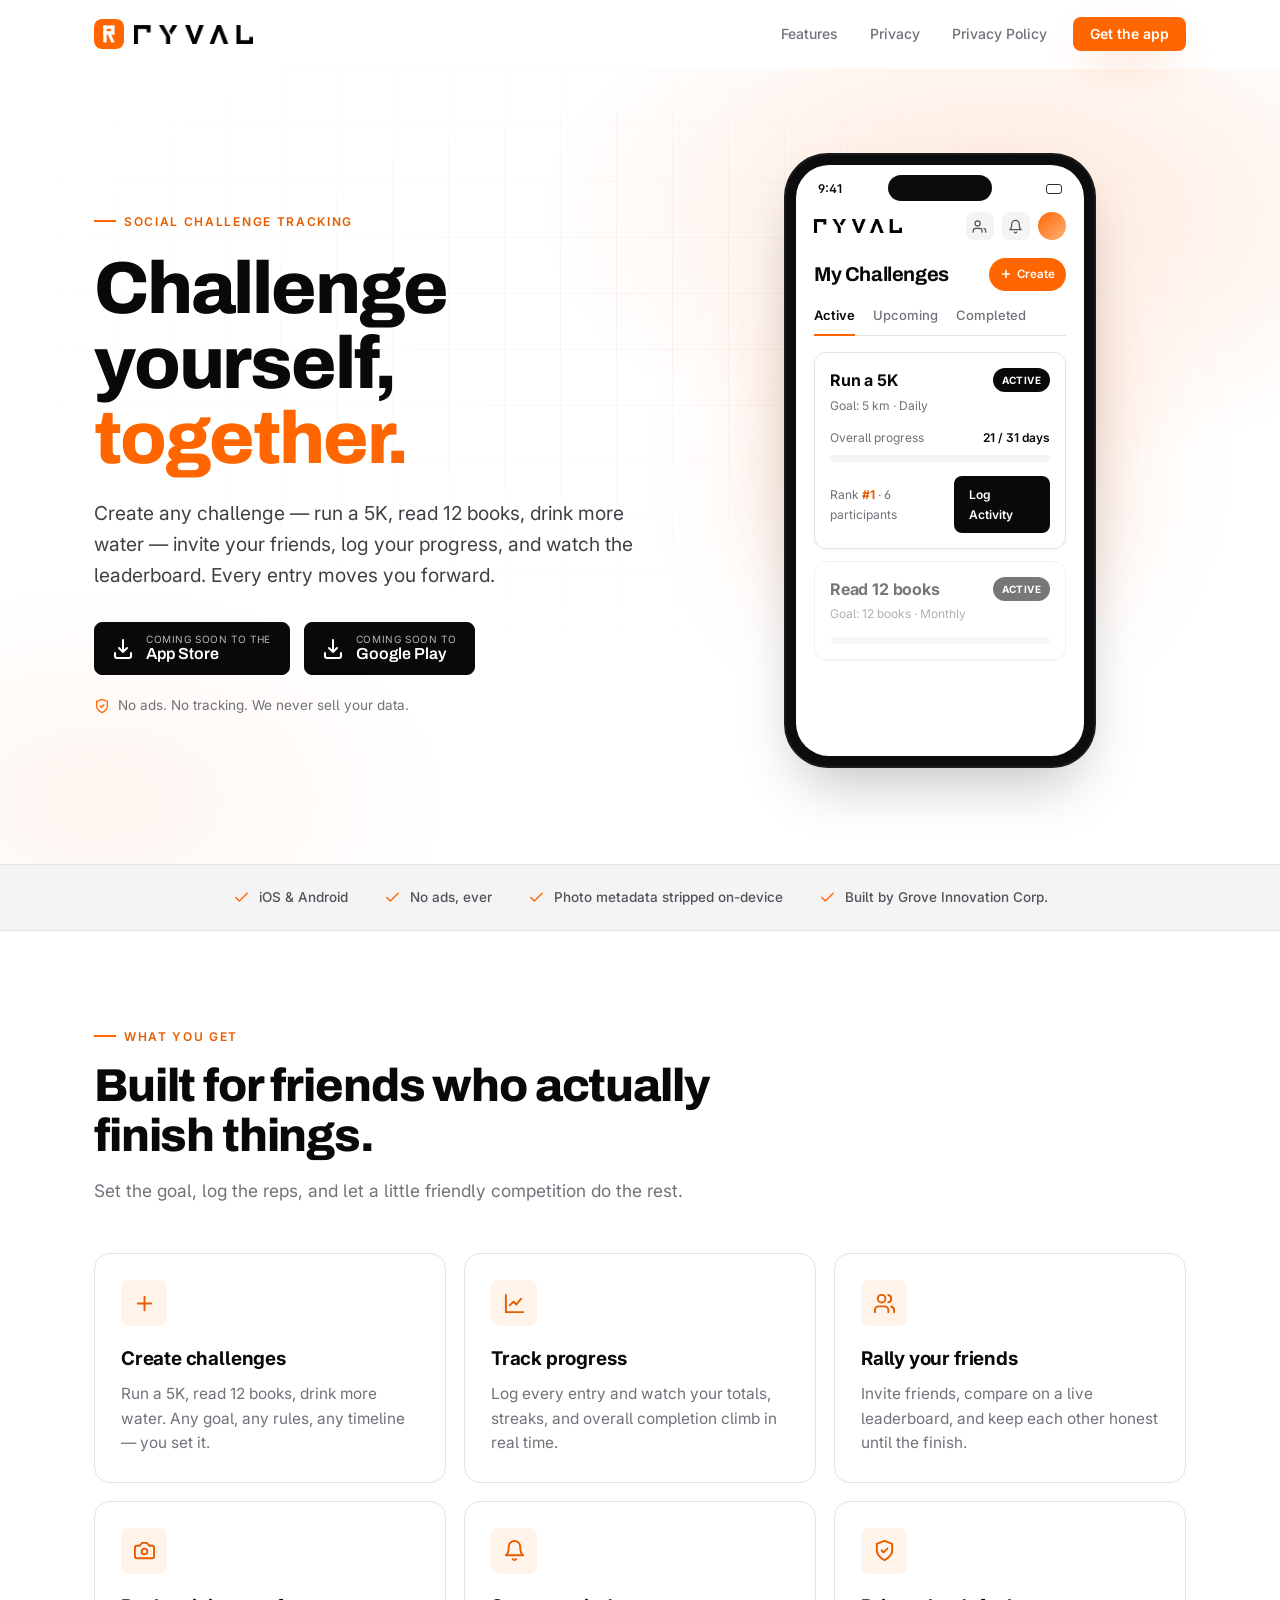
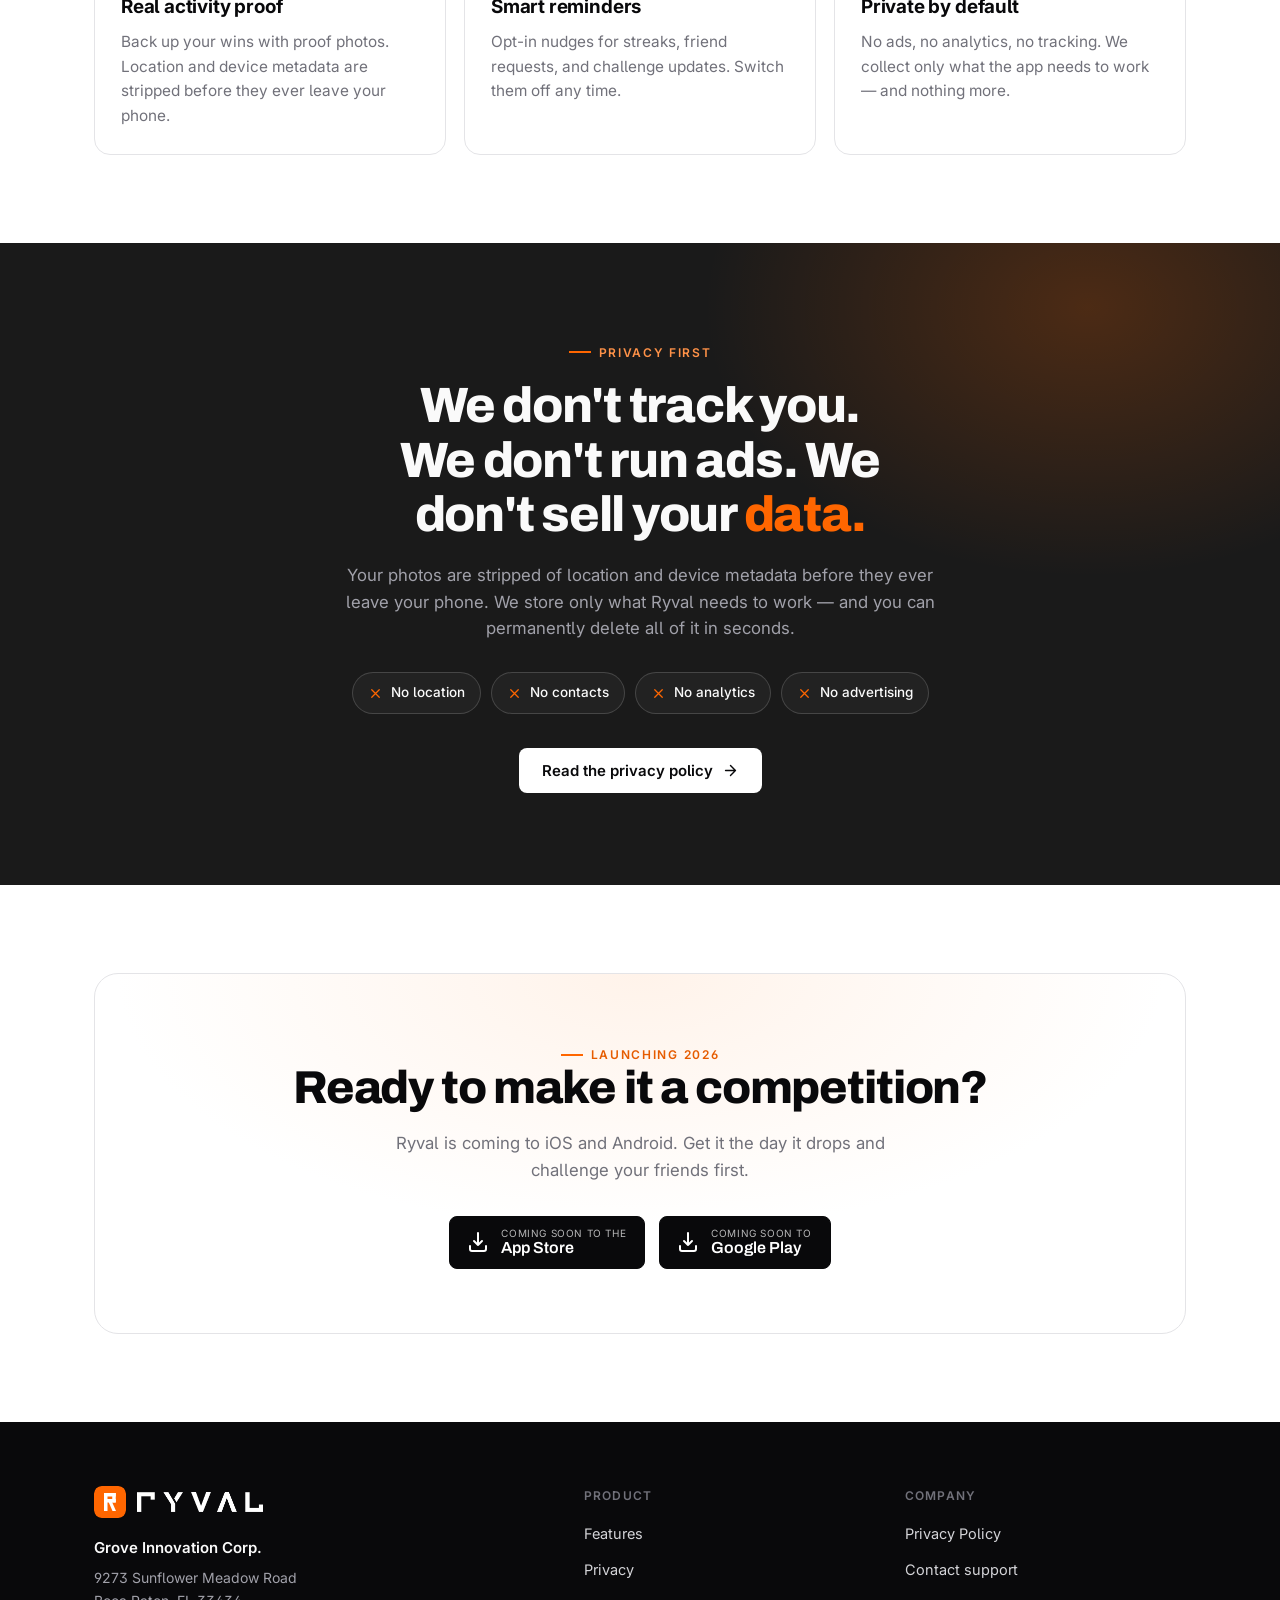
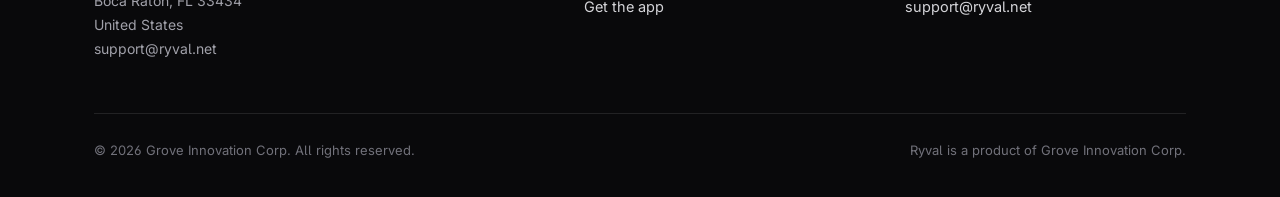
==== commit 5027e36b: "Merge pull request #1 from ryvalapp/feature/build-site Build Ryval landing page + privacy policy for" ====
--- a/index.html
+++ b/index.html
@@ -243,8 +243,8 @@
           </div>
           <div class="footer__entity">Grove Innovation Corp.</div>
           <address class="footer__addr">
-            [address removed]<br />
-            [address removed]<br />
+            9273 Sunflower Meadow Road<br />
+            Boca Raton, FL 33434<br />
             United States<br />
             <a href="mailto:support@ryval.net">support@ryval.net</a>
           </address>
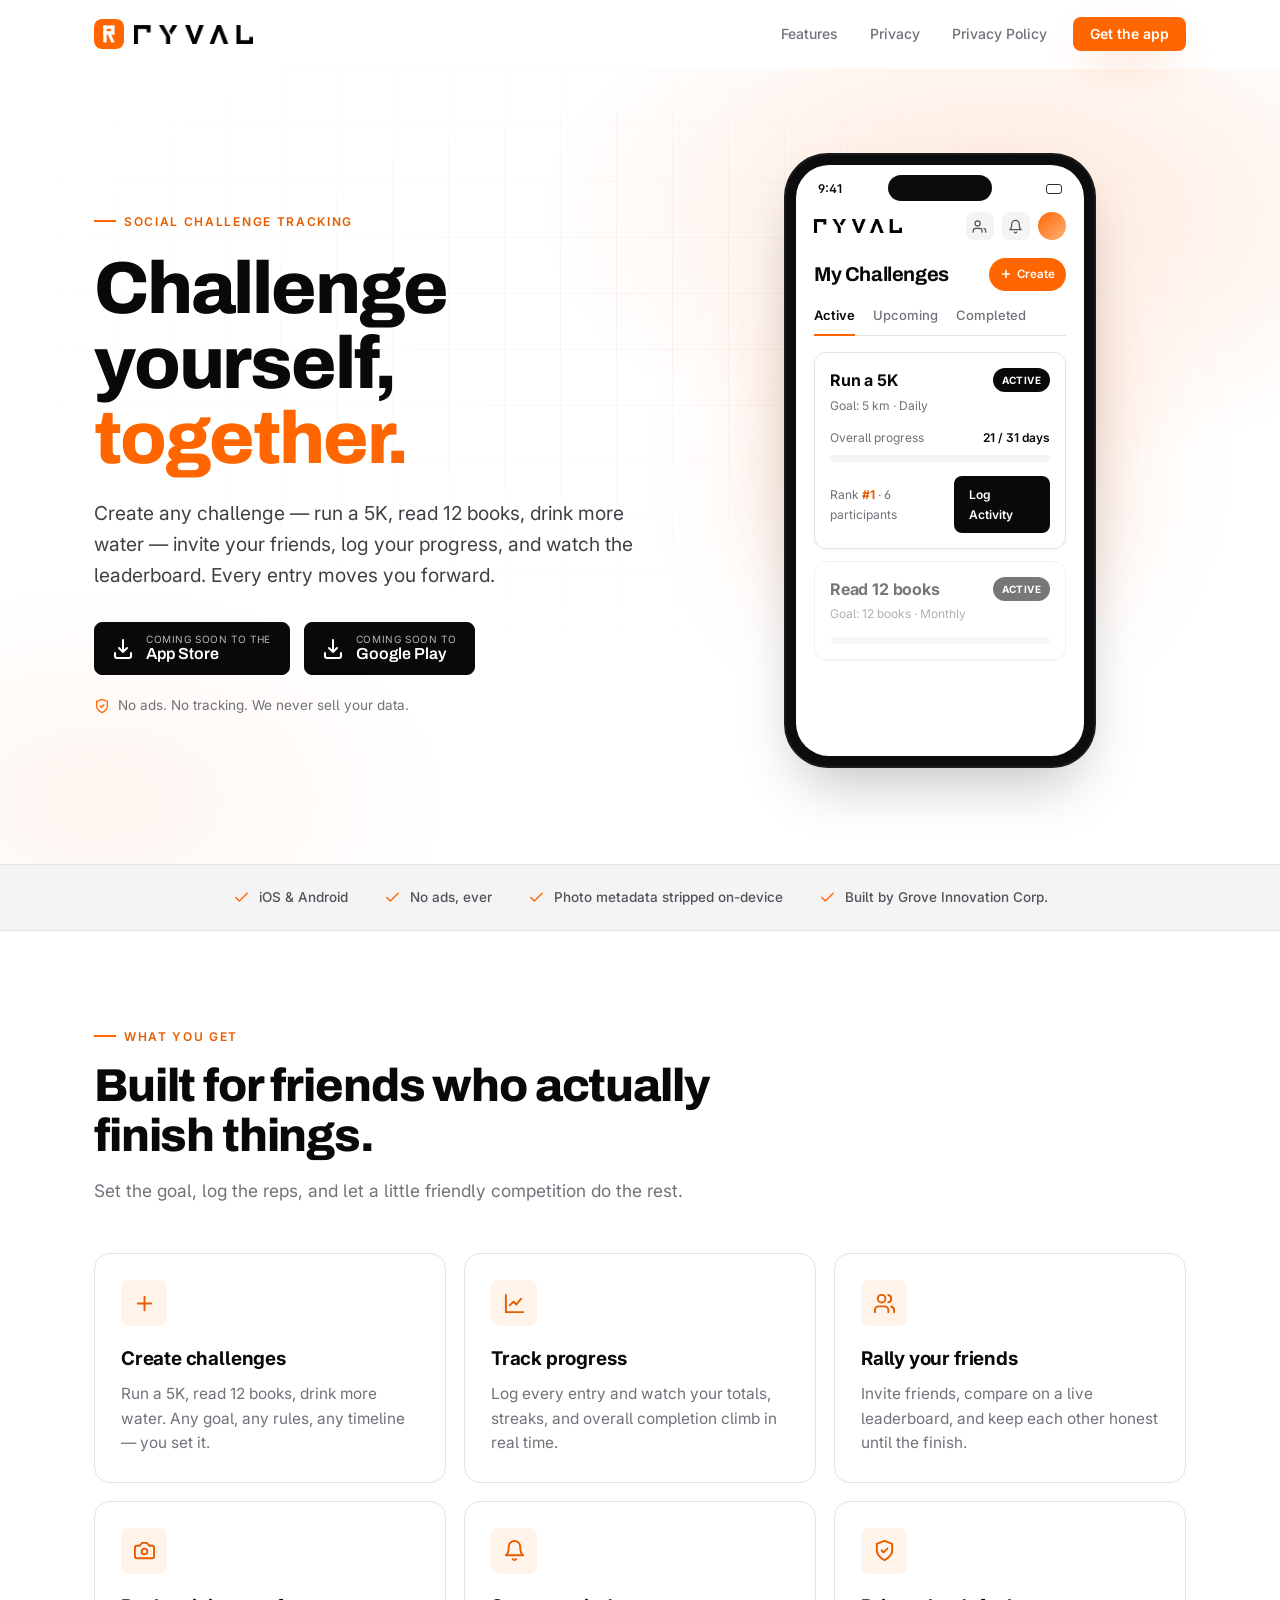
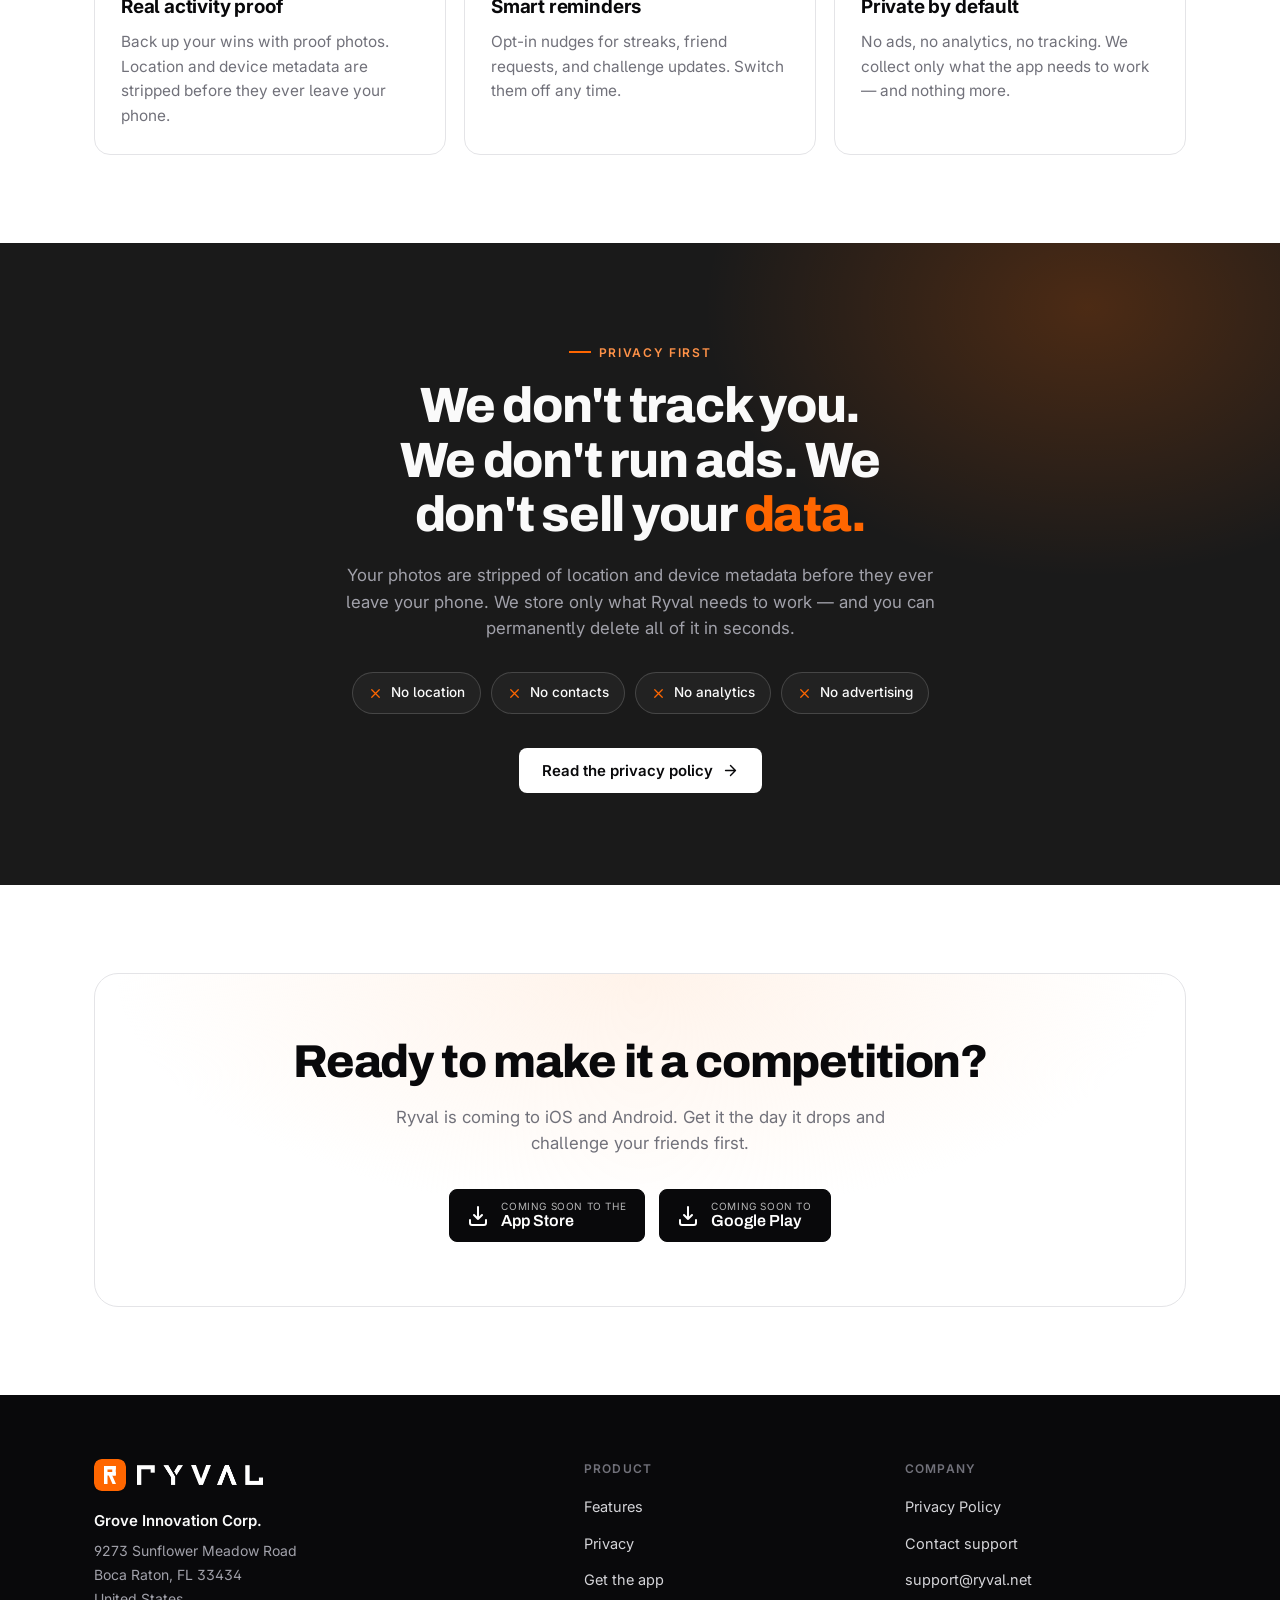
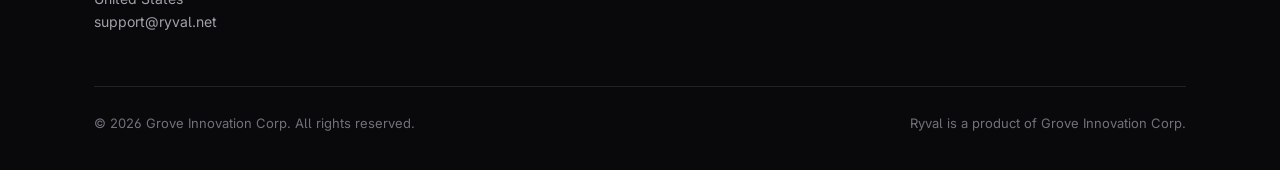
==== commit 85d41cac: "Remove "Launching 2026" label from home page (fixes #4) Co-Authored-By: Claude Sonnet 5.5 <noreply@a" ====
--- a/index.html
+++ b/index.html
@@ -214,7 +214,6 @@
     <section class="section cta" id="get">
       <div class="wrap">
         <div class="cta__box">
-          <span class="eyebrow" style="justify-content:center;">Launching 2026</span>
           <h2>Ready to make it a competition?</h2>
           <p>Ryval is coming to iOS and Android. Get it the day it drops and challenge your friends first.</p>
           <div class="cta__actions">
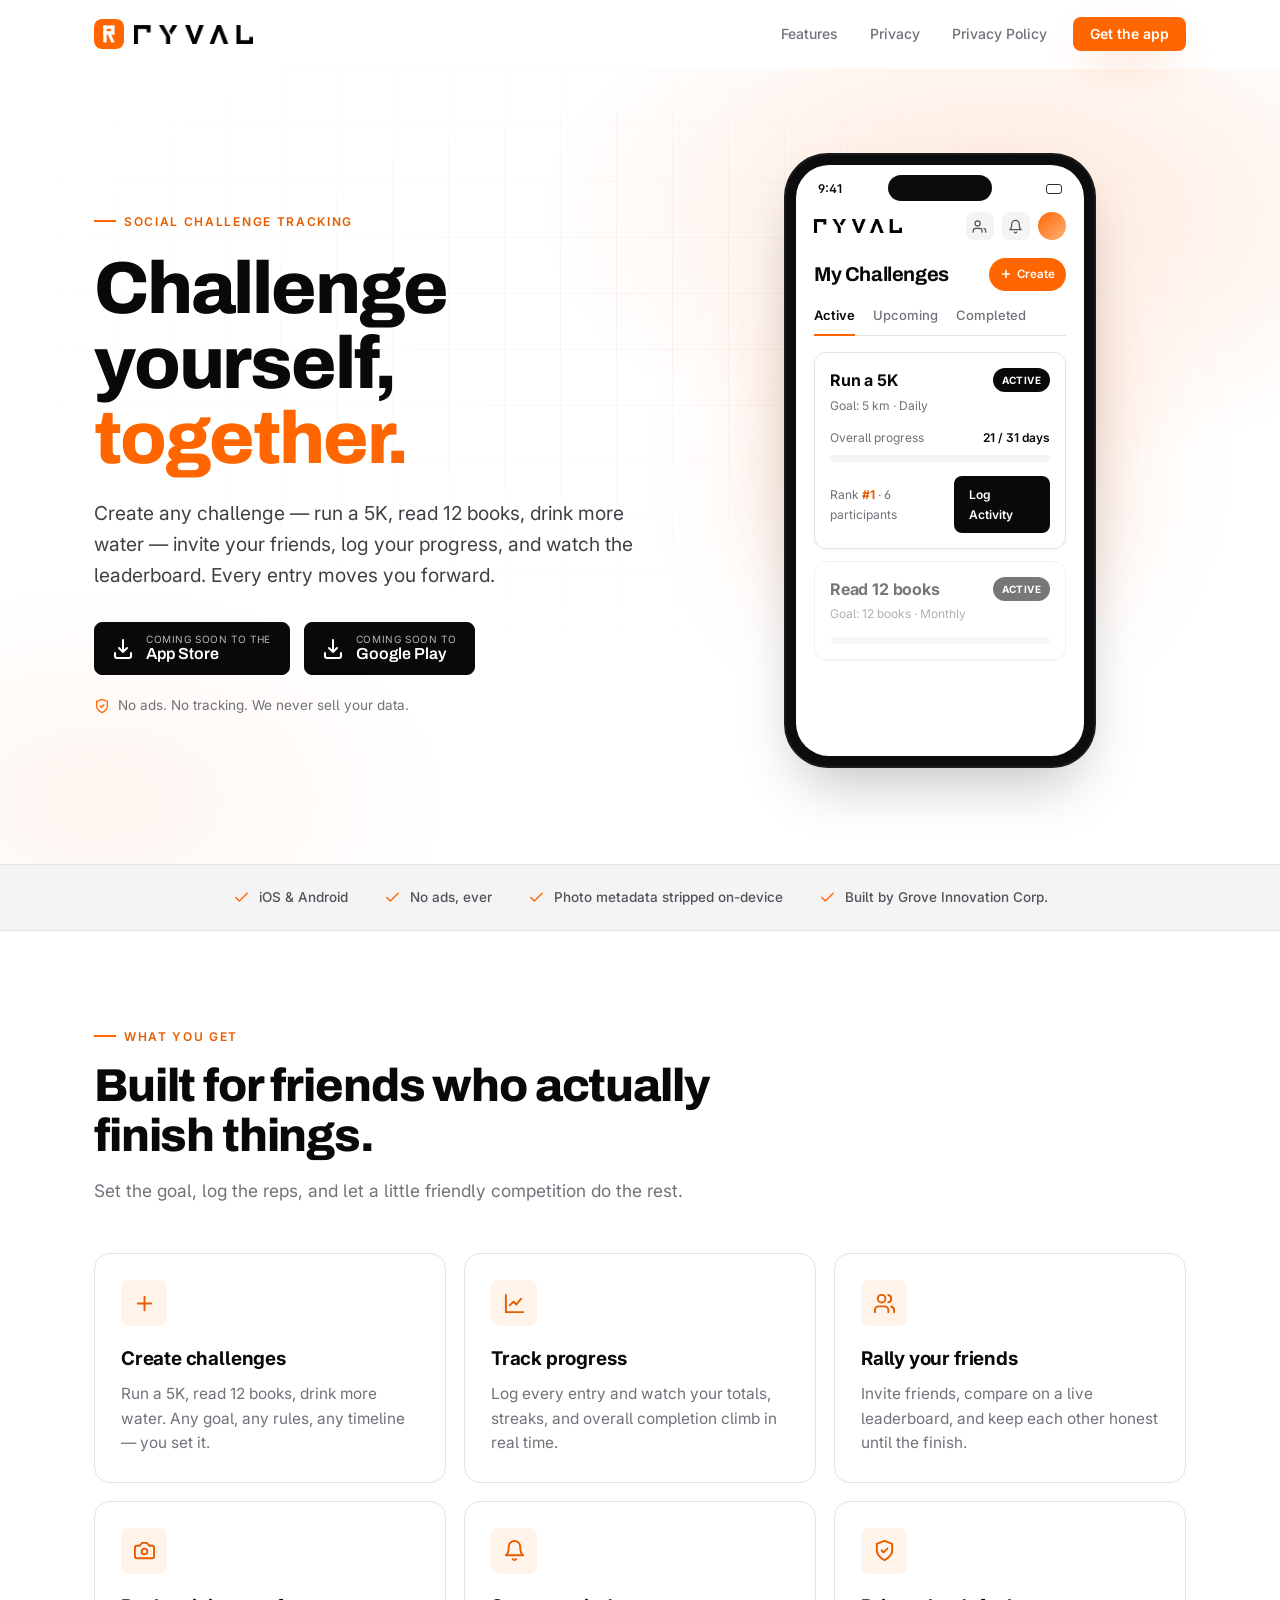
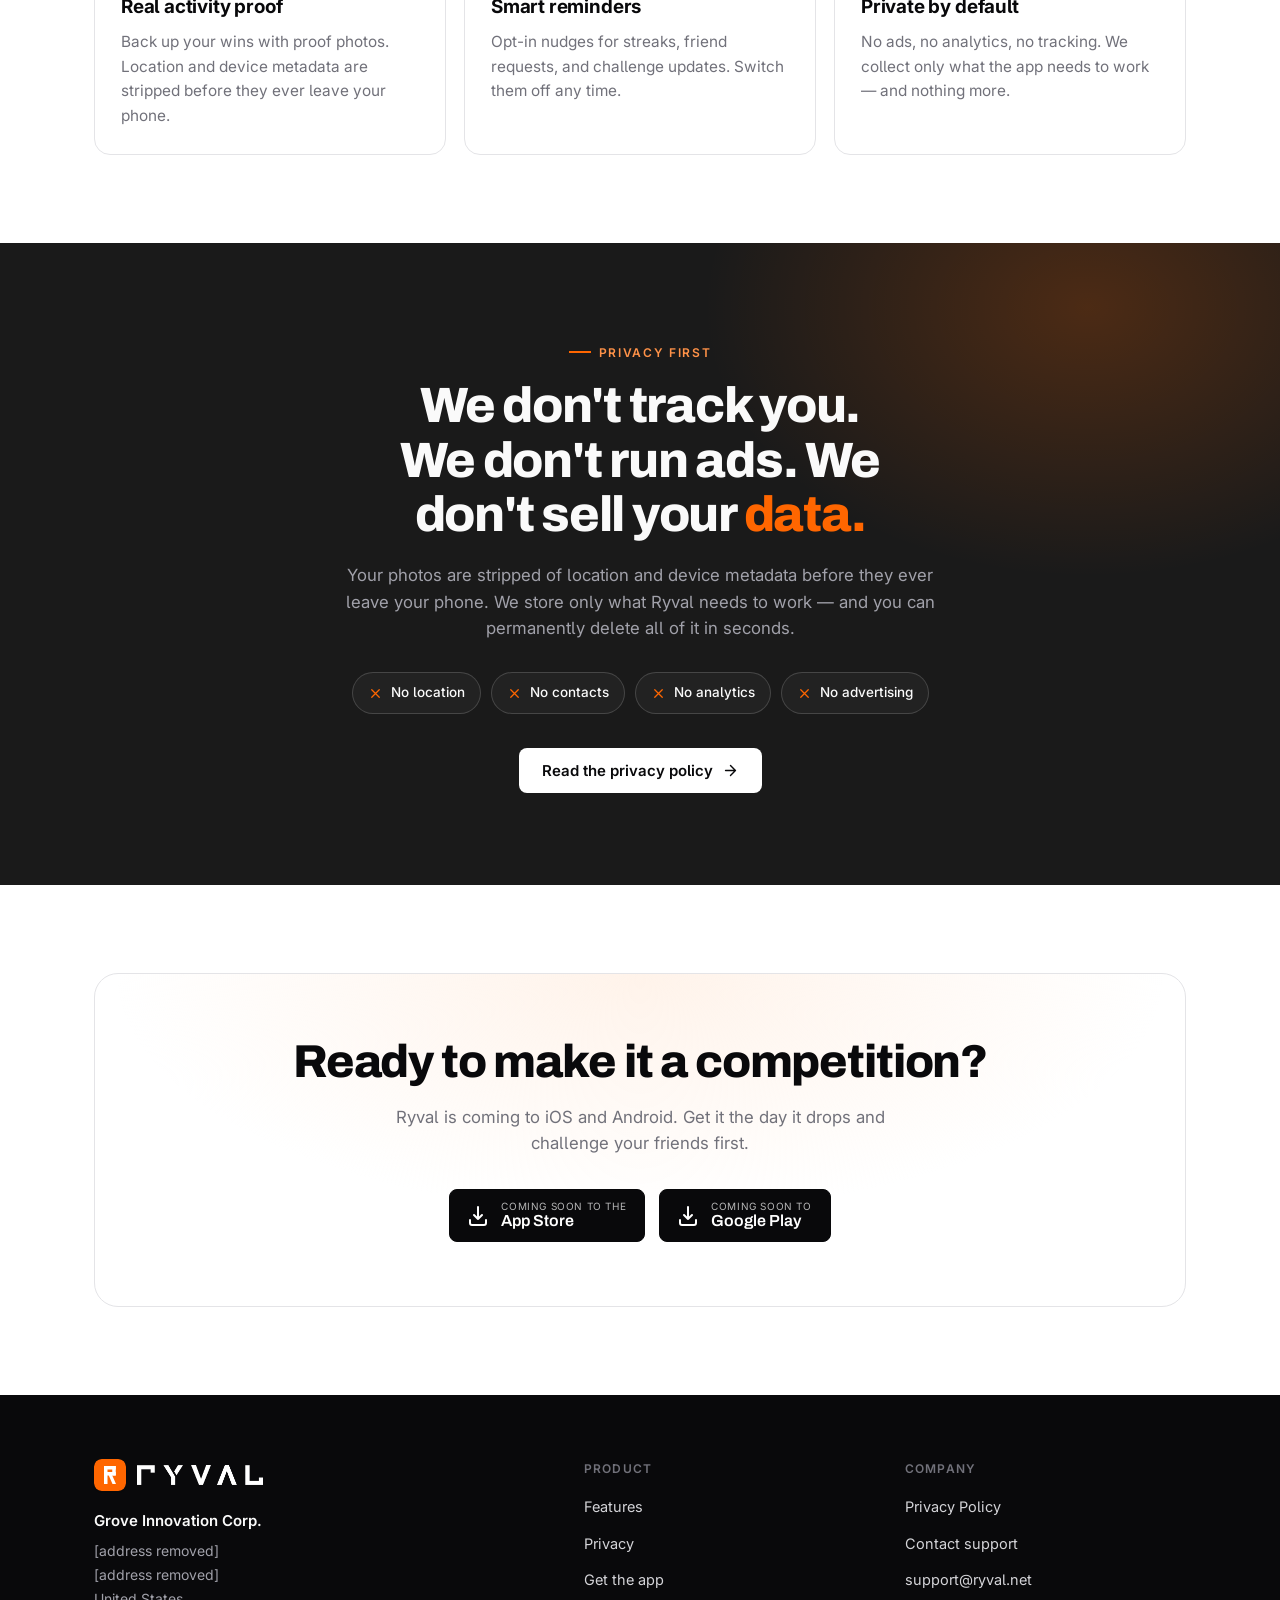
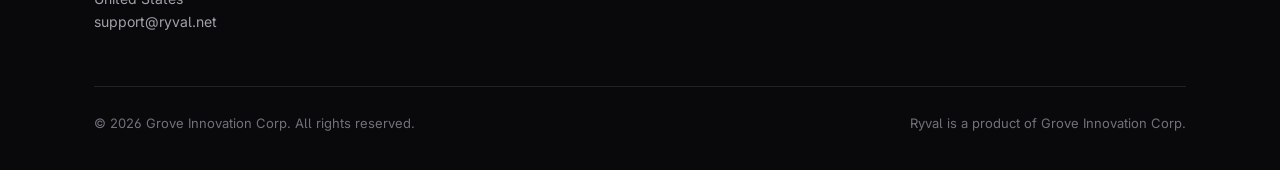
==== commit 24761c74: "Remove "Launching 2026" label from home page (fixes #4) Co-Authored-By: Claude Sonnet 5.5 <noreply@a" ====
--- a/index.html
+++ b/index.html
@@ -242,8 +242,8 @@
           </div>
           <div class="footer__entity">Grove Innovation Corp.</div>
           <address class="footer__addr">
-            9273 Sunflower Meadow Road<br />
-            Boca Raton, FL 33434<br />
+            [address removed]<br />
+            [address removed]<br />
             United States<br />
             <a href="mailto:support@ryval.net">support@ryval.net</a>
           </address>
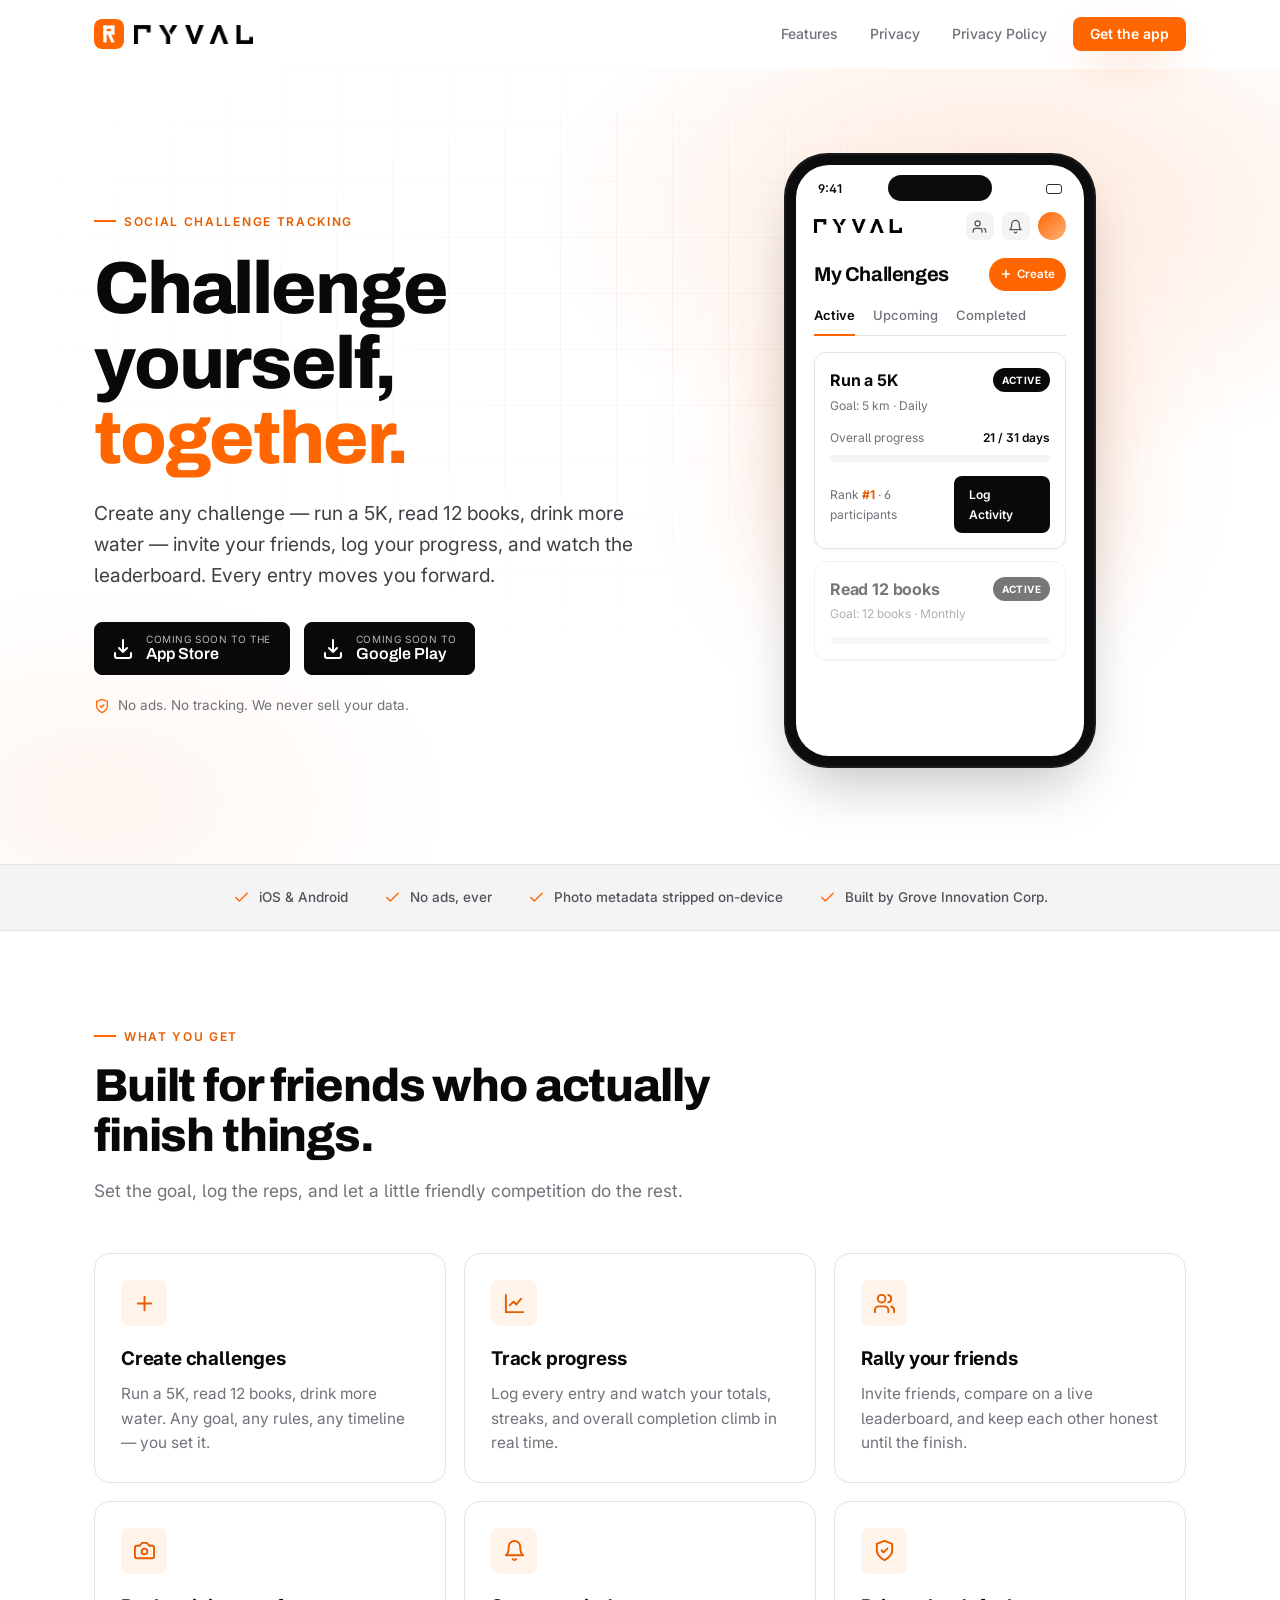
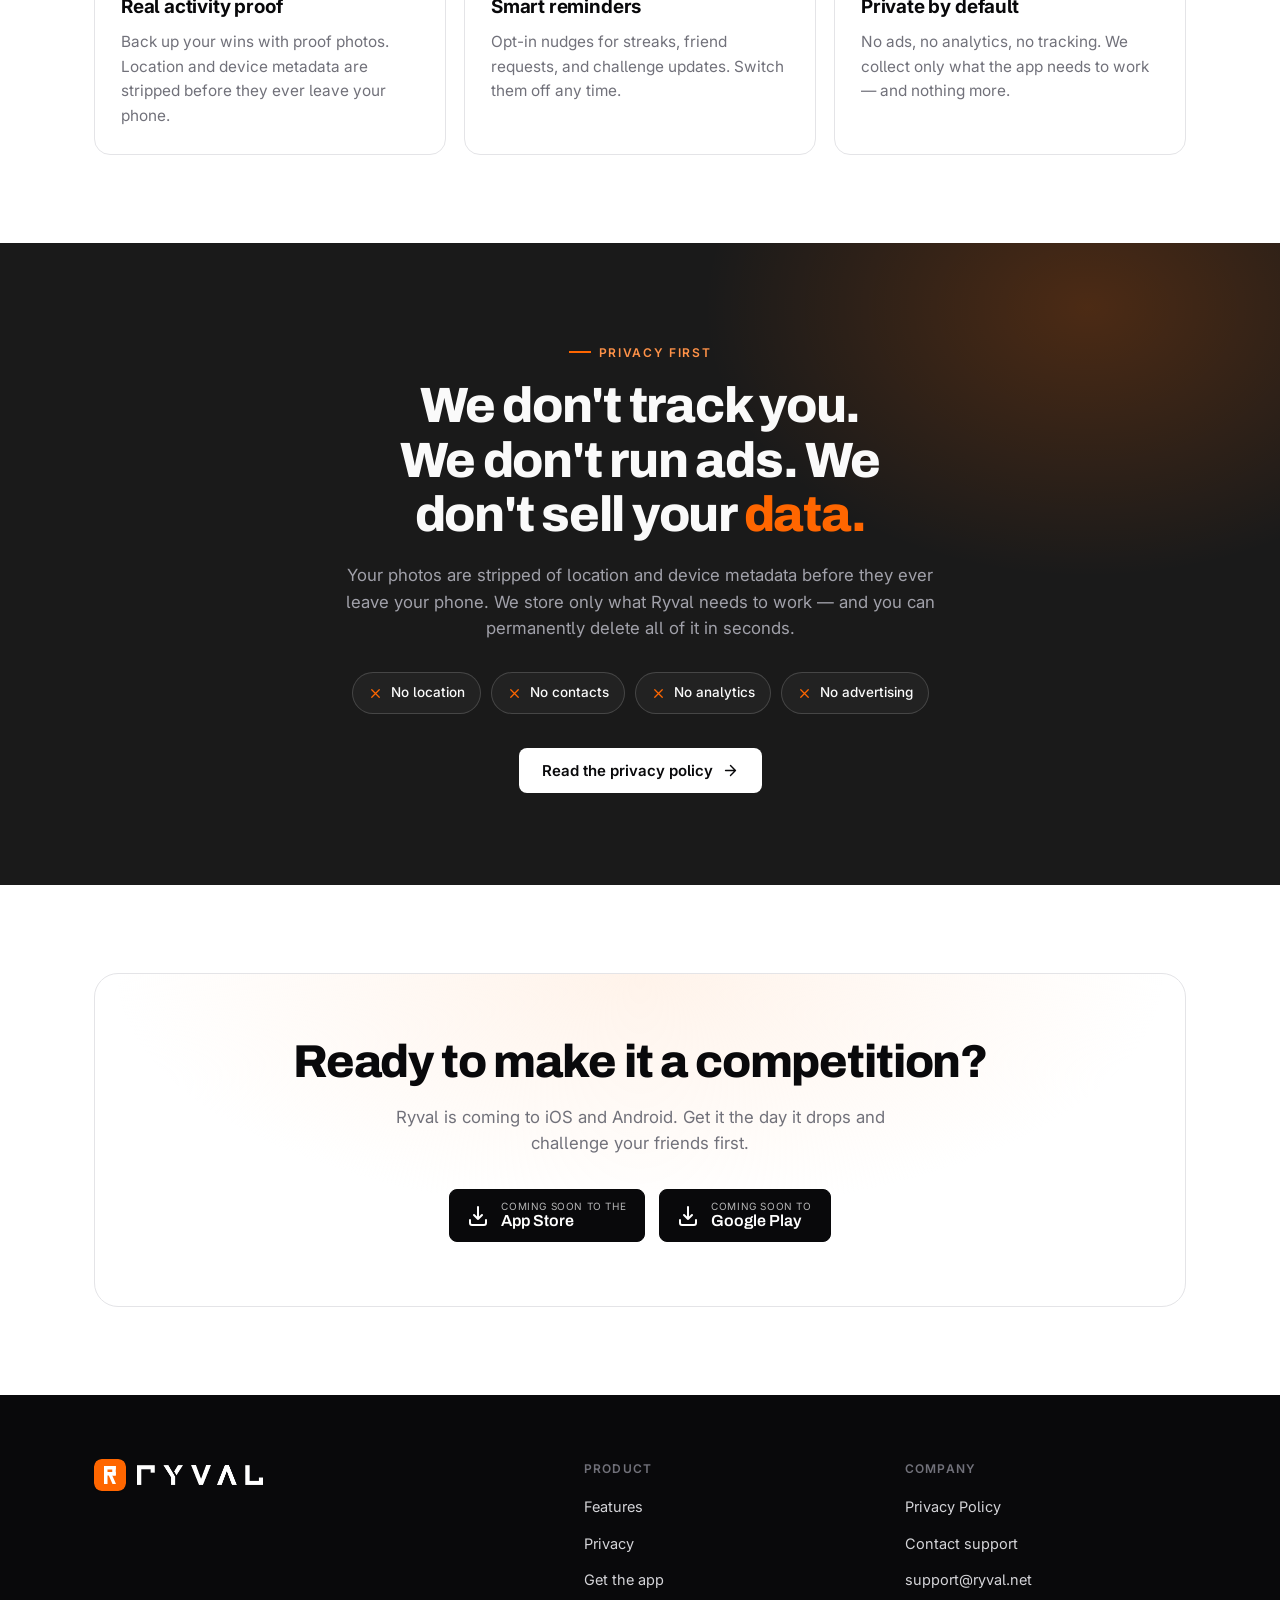
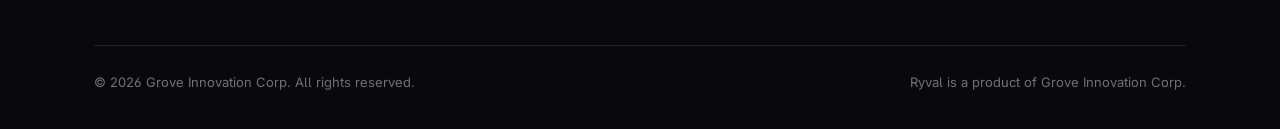
==== commit b28bb36e: "Remove company address block from home and privacy footers (fixes #5) The address remains in the pri" ====
--- a/index.html
+++ b/index.html
@@ -240,13 +240,6 @@
             <img class="brand__mark" src="/assets/favicon.svg" alt="" width="32" height="32" />
             <img class="footer__wordmark" src="/assets/ryval-wordmark.png" alt="Ryval" />
           </div>
-          <div class="footer__entity">Grove Innovation Corp.</div>
-          <address class="footer__addr">
-            [address removed]<br />
-            [address removed]<br />
-            United States<br />
-            <a href="mailto:support@ryval.net">support@ryval.net</a>
-          </address>
         </div>
 
         <div class="footer__col">
--- a/styles.css
+++ b/styles.css
@@ -494,10 +494,6 @@
 .footer__brand-mark { display: inline-flex; align-items: center; gap: 11px; margin-bottom: 18px; }
 .footer__brand-mark img.brand__mark { width: 32px; height: 32px; }
 .footer__wordmark { height: 20px; width: auto; filter: brightness(0) invert(1); }
-.footer__entity { font-weight: 600; color: #fafafa; font-size: 15px; }
-.footer__addr { font-style: normal; color: #a1a1aa; font-size: 14px; line-height: 1.7; margin-top: 6px; }
-.footer__addr a { color: #a1a1aa; transition: color 0.2s; }
-.footer__addr a:hover { color: var(--orange); }
 
 .footer__col h4 {
   font-size: 12px; font-weight: 600; letter-spacing: 0.1em; text-transform: uppercase;
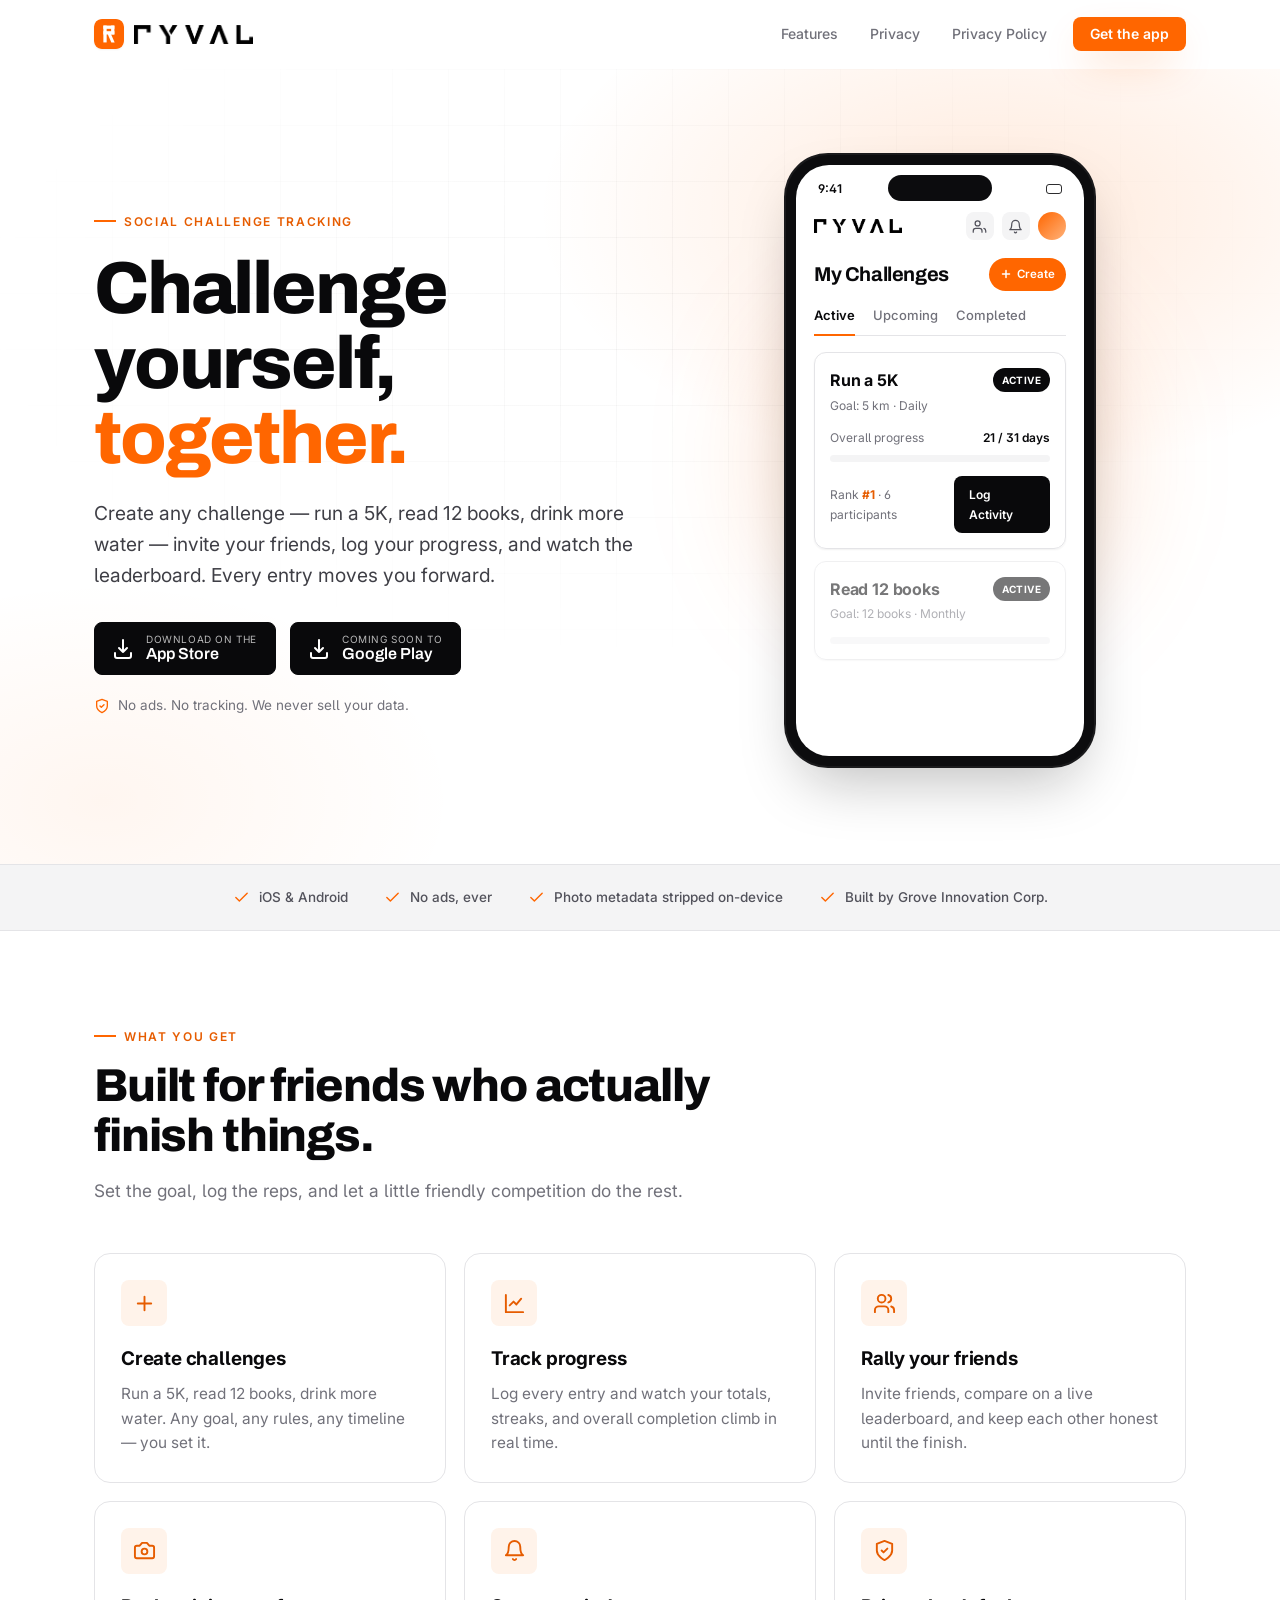
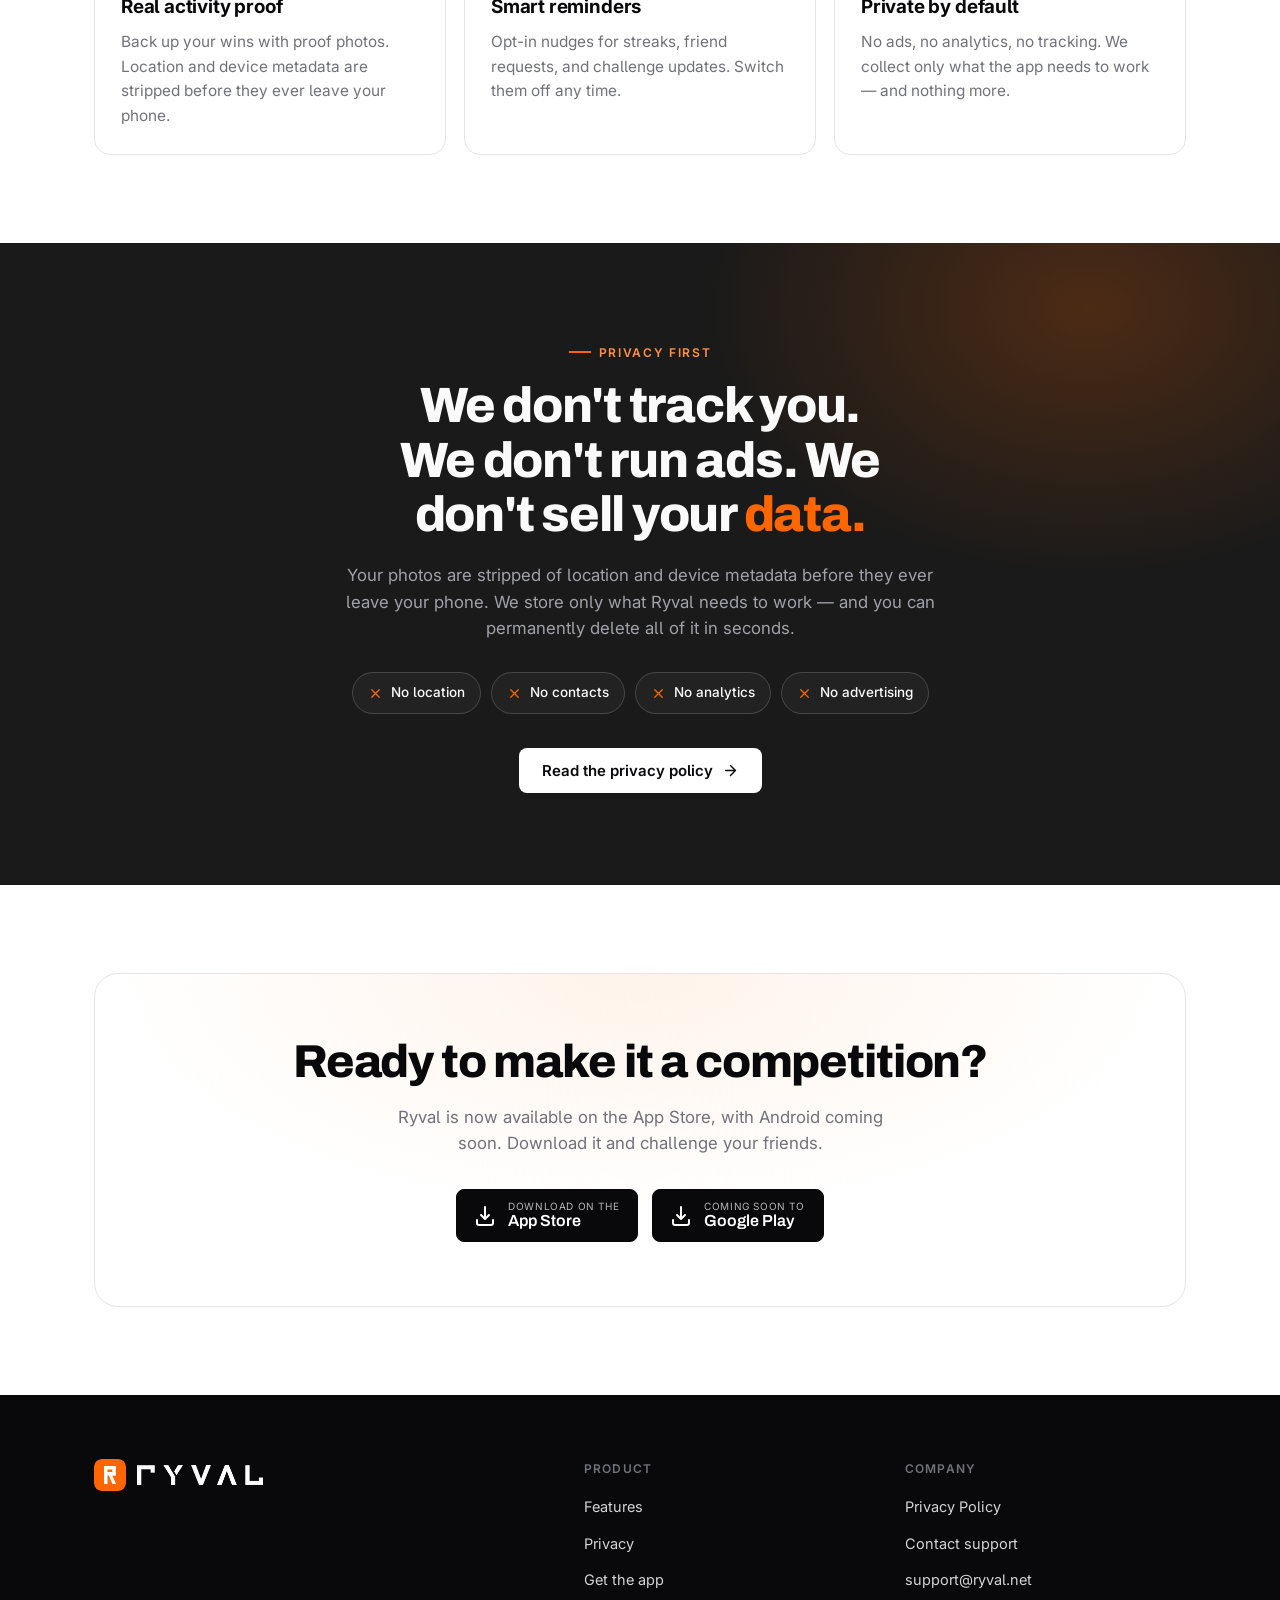
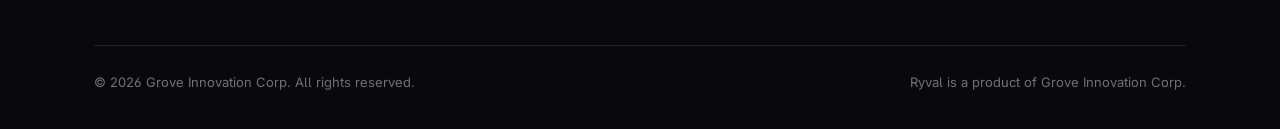
==== commit 3834bc13: "Link App Store buttons to the live app and update CTA copy (fixes #2, fixes #3) Co-Authored-By: Clau" ====
--- a/index.html
+++ b/index.html
@@ -38,7 +38,7 @@
         <a class="nav__link nav__link--hide-sm" href="#features">Features</a>
         <a class="nav__link nav__link--hide-sm" href="#privacy">Privacy</a>
         <a class="nav__link" href="/privacy">Privacy Policy</a>
-        <a class="btn btn--primary btn--sm nav__cta" href="#get">Get the app</a>
+        <a class="btn btn--primary btn--sm nav__cta" href="https://apps.apple.com/us/app/ryval-challenge-app/id6783577668" target="_blank" rel="noopener">Get the app</a>
       </nav>
     </div>
   </header>
@@ -58,10 +58,10 @@
               friends, log your progress, and watch the leaderboard. Every entry moves you forward.
             </p>
             <div class="hero__actions reveal" data-d="4">
-              <span class="store-btn" role="img" aria-label="Coming soon to the App Store">
+              <a class="store-btn" href="https://apps.apple.com/us/app/ryval-challenge-app/id6783577668" target="_blank" rel="noopener" aria-label="Download Ryval on the App Store">
                 <svg viewBox="0 0 24 24" fill="none" stroke="currentColor" stroke-width="2" stroke-linecap="round" stroke-linejoin="round" aria-hidden="true"><path d="M12 3v12m0 0 4-4m-4 4-4-4"/><path d="M4 16v3a2 2 0 0 0 2 2h12a2 2 0 0 0 2-2v-3"/></svg>
-                <span class="store-btn__text"><span class="store-btn__top">Coming soon to the</span><span class="store-btn__bottom">App Store</span></span>
-              </span>
+                <span class="store-btn__text"><span class="store-btn__top">Download on the</span><span class="store-btn__bottom">App Store</span></span>
+              </a>
               <span class="store-btn" role="img" aria-label="Coming soon to Google Play">
                 <svg viewBox="0 0 24 24" fill="none" stroke="currentColor" stroke-width="2" stroke-linecap="round" stroke-linejoin="round" aria-hidden="true"><path d="M12 3v12m0 0 4-4m-4 4-4-4"/><path d="M4 16v3a2 2 0 0 0 2 2h12a2 2 0 0 0 2-2v-3"/></svg>
                 <span class="store-btn__text"><span class="store-btn__top">Coming soon to</span><span class="store-btn__bottom">Google Play</span></span>
@@ -215,12 +215,12 @@
       <div class="wrap">
         <div class="cta__box">
           <h2>Ready to make it a competition?</h2>
-          <p>Ryval is coming to iOS and Android. Get it the day it drops and challenge your friends first.</p>
+          <p>Ryval is now available on the App Store, with Android coming soon. Download it and challenge your friends.</p>
           <div class="cta__actions">
-            <span class="store-btn" role="img" aria-label="Coming soon to the App Store">
+            <a class="store-btn" href="https://apps.apple.com/us/app/ryval-challenge-app/id6783577668" target="_blank" rel="noopener" aria-label="Download Ryval on the App Store">
               <svg viewBox="0 0 24 24" fill="none" stroke="currentColor" stroke-width="2" stroke-linecap="round" stroke-linejoin="round" aria-hidden="true"><path d="M12 3v12m0 0 4-4m-4 4-4-4"/><path d="M4 16v3a2 2 0 0 0 2 2h12a2 2 0 0 0 2-2v-3"/></svg>
-              <span class="store-btn__text"><span class="store-btn__top">Coming soon to the</span><span class="store-btn__bottom">App Store</span></span>
-            </span>
+              <span class="store-btn__text"><span class="store-btn__top">Download on the</span><span class="store-btn__bottom">App Store</span></span>
+            </a>
             <span class="store-btn" role="img" aria-label="Coming soon to Google Play">
               <svg viewBox="0 0 24 24" fill="none" stroke="currentColor" stroke-width="2" stroke-linecap="round" stroke-linejoin="round" aria-hidden="true"><path d="M12 3v12m0 0 4-4m-4 4-4-4"/><path d="M4 16v3a2 2 0 0 0 2 2h12a2 2 0 0 0 2-2v-3"/></svg>
               <span class="store-btn__text"><span class="store-btn__top">Coming soon to</span><span class="store-btn__bottom">Google Play</span></span>
@@ -247,7 +247,7 @@
           <ul>
             <li><a href="/#features">Features</a></li>
             <li><a href="/#privacy">Privacy</a></li>
-            <li><a href="/#get">Get the app</a></li>
+            <li><a href="https://apps.apple.com/us/app/ryval-challenge-app/id6783577668" target="_blank" rel="noopener">Get the app</a></li>
           </ul>
         </div>
 
--- a/styles.css
+++ b/styles.css
@@ -181,6 +181,7 @@
   cursor: default;
   transition: transform 0.18s var(--ease), box-shadow 0.25s var(--ease);
 }
+a.store-btn { cursor: pointer; }
 .store-btn:hover { transform: translateY(-2px); box-shadow: var(--shadow-md); }
 .store-btn svg { width: 24px; height: 24px; flex: none; }
 .store-btn__text { display: flex; flex-direction: column; line-height: 1.1; text-align: left; }
